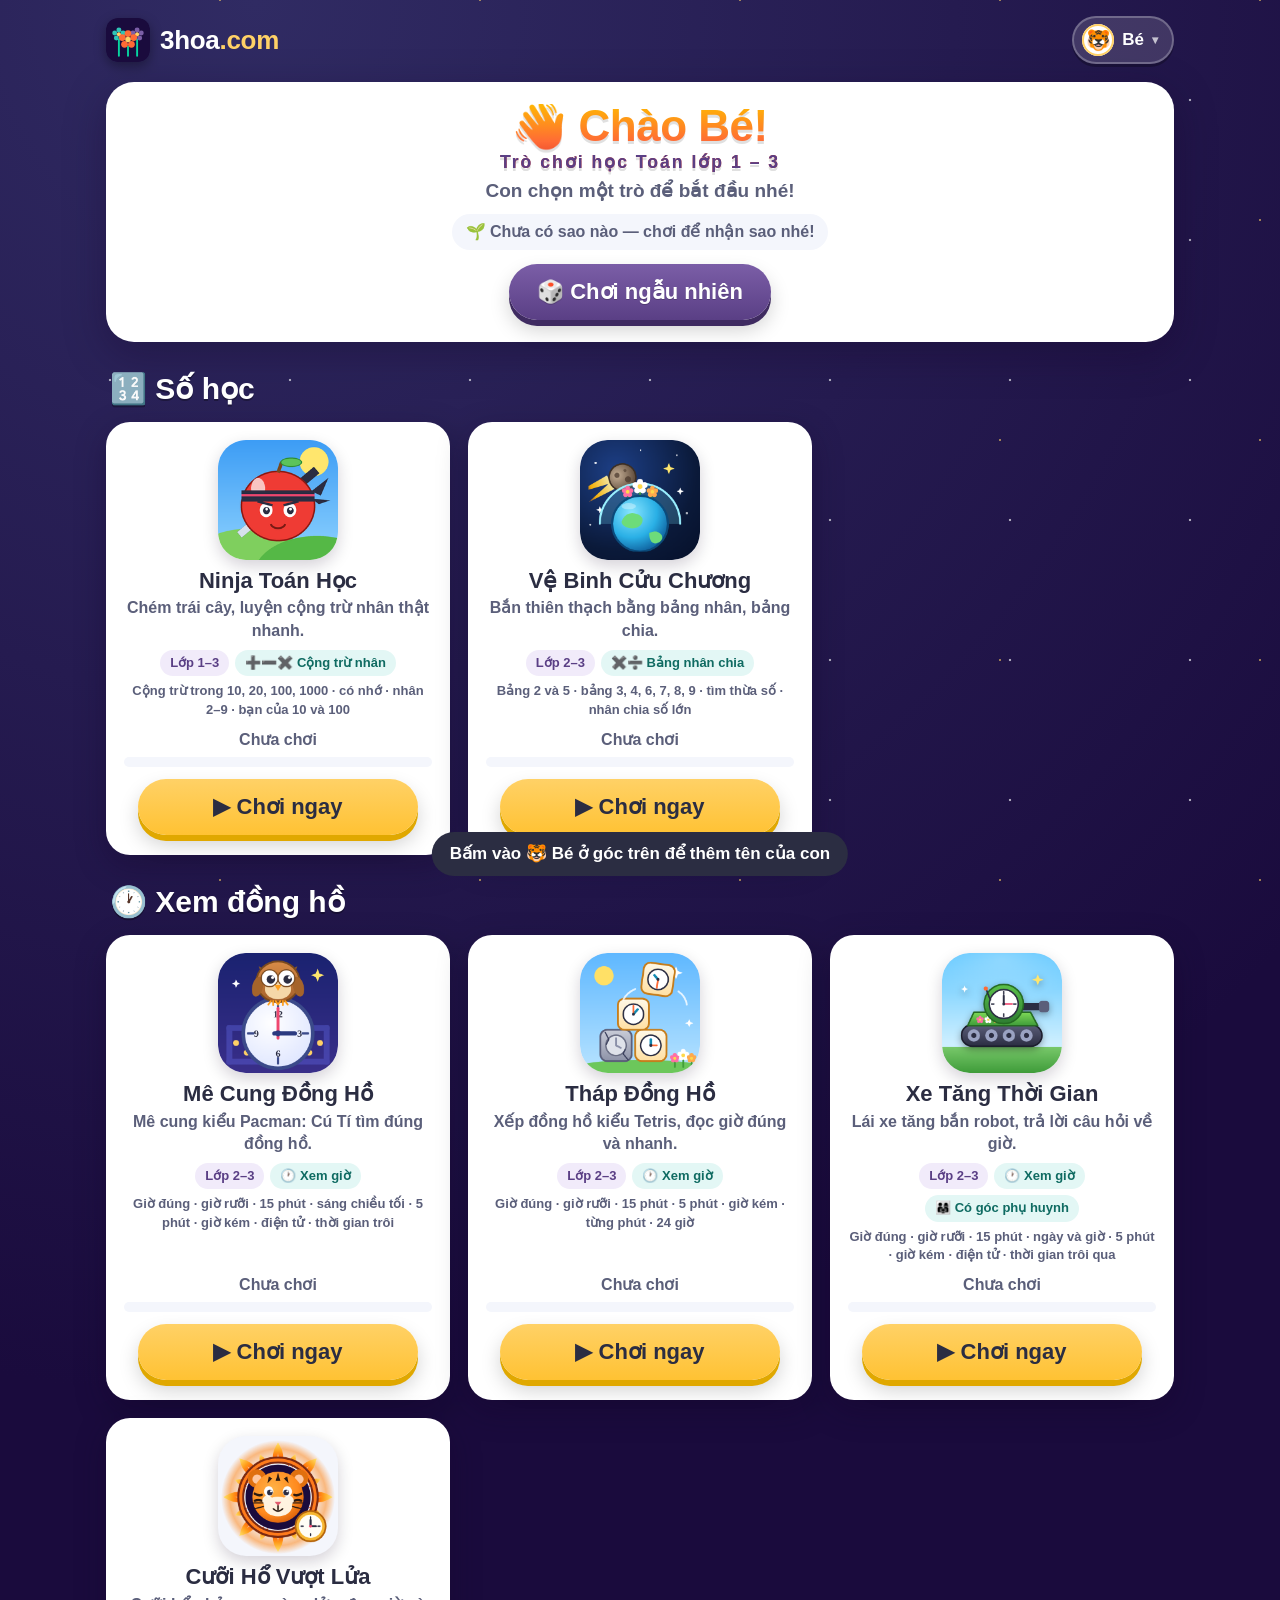
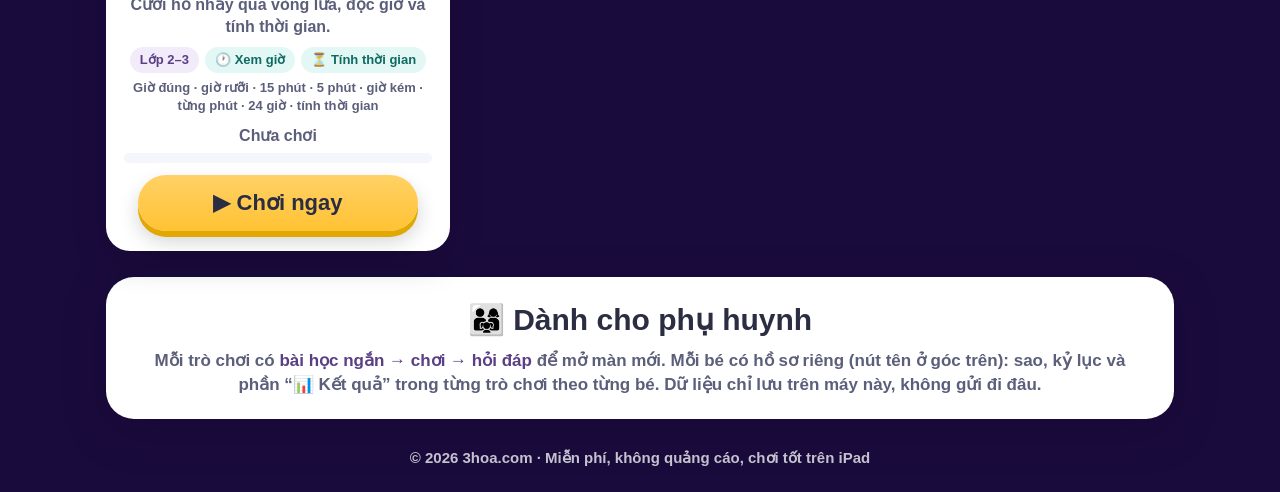
==== index.html @ 932b0306 "WIP: nâng cấp các game (hồ sơ người chơi, ôn lại thông minh, bảo mật, hiệu năng, kiểm thử) – bản tru" ====
<!DOCTYPE html>
<html lang="vi">
<head>
<meta charset="UTF-8">
<meta name="viewport" content="width=device-width, initial-scale=1, viewport-fit=cover">
<meta http-equiv="Content-Security-Policy" content="default-src 'self'; script-src 'self'; style-src 'self' 'unsafe-inline' https://fonts.googleapis.com; font-src 'self' https://fonts.gstatic.com data:; img-src 'self' data: blob:; connect-src 'self' https://fonts.googleapis.com https://fonts.gstatic.com; manifest-src 'self'; worker-src 'self'; media-src 'self' blob:; object-src 'none'; base-uri 'self'; form-action 'none'">
<meta name="referrer" content="no-referrer">
<title>3hoa.com – Trò chơi học Toán cho bé lớp 1 đến lớp 3</title>
<meta name="description" content="6 trò chơi học Toán miễn phí cho bé lớp 1–3: cộng trừ nhân chia, bảng cửu chương, xem đồng hồ và tính thời gian. Chơi tốt trên iPad.">
<link rel="canonical" href="https://3hoa.com/">
<meta name="theme-color" content="#1a0b3d">
<meta property="og:type" content="website">
<meta property="og:url" content="https://3hoa.com/">
<meta property="og:locale" content="vi_VN">
<meta property="og:site_name" content="3hoa.com">
<meta property="og:title" content="3hoa.com – Trò chơi học Toán cho bé lớp 1 đến lớp 3">
<meta property="og:description" content="6 trò chơi học Toán miễn phí cho bé lớp 1–3: cộng trừ nhân chia, bảng cửu chương, xem đồng hồ và tính thời gian. Chơi tốt trên iPad.">
<meta property="og:image" content="https://3hoa.com/images/og.jpg">
<meta property="og:image:type" content="image/jpeg">
<meta property="og:image:width" content="1200">
<meta property="og:image:height" content="630">
<meta property="og:image:alt" content="3hoa.com – sáu trò chơi học Toán cho bé lớp 1 đến lớp 3">
<meta name="twitter:card" content="summary_large_image">
<meta name="twitter:title" content="3hoa.com – Trò chơi học Toán cho bé lớp 1 đến lớp 3">
<meta name="twitter:description" content="6 trò chơi học Toán miễn phí cho bé lớp 1–3: cộng trừ nhân chia, bảng cửu chương, xem đồng hồ và tính thời gian. Chơi tốt trên iPad.">
<meta name="twitter:image" content="https://3hoa.com/images/og.jpg">
<link rel="preconnect" href="https://fonts.googleapis.com">
<link rel="preconnect" href="https://fonts.gstatic.com" crossorigin>
<link rel="stylesheet" href="https://fonts.googleapis.com/css2?family=Baloo+2:wght@600;700;800&display=swap">
<link rel="stylesheet" href="css/main.css">
<link rel="icon" type="image/svg+xml" href="images/favicon.svg">
<link rel="icon" type="image/png" sizes="32x32" href="images/favicon-32.png">
<link rel="apple-touch-icon" sizes="180x180" href="images/apple-touch-icon.png">
<link rel="manifest" href="manifest.json">
<meta name="apple-mobile-web-app-capable" content="yes">
<meta name="mobile-web-app-capable" content="yes">
<meta name="apple-mobile-web-app-title" content="3hoa">
<meta name="application-name" content="3hoa">
<meta name="apple-mobile-web-app-status-bar-style" content="black-translucent">
</head>
<body>
<a class="skip" href="#games">Bỏ qua, tới danh sách trò chơi</a>
<div class="wrap">
  <header class="top">
    <a class="brand" href="./" aria-label="3hoa.com – trang chủ">
      <img src="images/favicon.svg" width="44" height="44" alt="" decoding="async">
      <span>3hoa<b>.com</b></span>
    </a>
    <button type="button" class="player-chip" id="btn-player" aria-label="Đổi người chơi" aria-haspopup="dialog" aria-expanded="false">
      <span class="pl-avatar" aria-hidden="true">🐯</span><span class="pl-name">Bé</span><span class="pl-hint" aria-hidden="true">▾</span>
    </button>
  </header>

  <main>
    <section class="panel hero" aria-labelledby="hero-title">
      <h1 id="hero-title" class="title">👋 Chào <span id="hero-name">bé</span>!<small>Trò chơi học Toán lớp 1 – 3</small></h1>
      <p id="hero-sub" class="lead">Con chọn một trò để bắt đầu nhé!</p>
      <ul class="achv" id="achv" aria-label="Thành tích"></ul>
      <div class="btn-row">
        <a class="btn" id="hero-play" href="math-ninja/" hidden>▶ Chơi tiếp</a>
        <a class="btn purple" id="btn-random" href="math-ninja/">🎲 Chơi ngẫu nhiên</a>
      </div>
    </section>

    <div id="games" tabindex="-1">
      <section aria-labelledby="h-so">
        <h2 id="h-so">🔢 Số học</h2>
        <div class="game-grid">
          <article class="game-card" data-game="math-ninja" aria-labelledby="t-math-ninja">
            <img class="thumb" src="math-ninja/icons/icon-192.png" width="192" height="192" alt="" decoding="async">
            <div class="body">
              <h3 id="t-math-ninja">Ninja Toán Học</h3>
              <p class="tagline">Chém trái cây, luyện cộng trừ nhân thật nhanh.</p>
              <p class="tags"><span class="tag grade">Lớp 1–3</span><span class="tag">➕➖✖️ Cộng trừ nhân</span></p>
              <p class="topics">Cộng trừ trong 10, 20, 100, 1000 · có nhớ · nhân 2–9 · bạn của 10 và 100</p>
              <p class="progress empty" data-progress>Chưa chơi</p>
              <p class="best" data-best hidden></p>
              <div class="bar" aria-hidden="true"><span data-bar></span></div>
              <a class="btn" href="math-ninja/" aria-label="Chơi Ninja Toán Học">▶ Chơi ngay</a>
            </div>
          </article>
          <article class="game-card" data-game="cuu-chuong" aria-labelledby="t-cuu-chuong">
            <img class="thumb" src="cuu-chuong/icons/icon-192.png" width="192" height="192" alt="" decoding="async">
            <div class="body">
              <h3 id="t-cuu-chuong">Vệ Binh Cửu Chương</h3>
              <p class="tagline">Bắn thiên thạch bằng bảng nhân, bảng chia.</p>
              <p class="tags"><span class="tag grade">Lớp 2–3</span><span class="tag">✖️➗ Bảng nhân chia</span></p>
              <p class="topics">Bảng 2 và 5 · bảng 3, 4, 6, 7, 8, 9 · tìm thừa số · nhân chia số lớn</p>
              <p class="progress empty" data-progress>Chưa chơi</p>
              <p class="best" data-best hidden></p>
              <div class="bar" aria-hidden="true"><span data-bar></span></div>
              <a class="btn" href="cuu-chuong/" aria-label="Chơi Vệ Binh Cửu Chương">▶ Chơi ngay</a>
            </div>
          </article>
        </div>
      </section>

      <section aria-labelledby="h-gio">
        <h2 id="h-gio">🕐 Xem đồng hồ</h2>
        <div class="game-grid">
          <article class="game-card" data-game="me-cung-dong-ho" aria-labelledby="t-me-cung-dong-ho">
            <img class="thumb" src="me-cung-dong-ho/icons/icon-192.png" width="192" height="192" alt="" decoding="async" loading="lazy">
            <div class="body">
              <h3 id="t-me-cung-dong-ho">Mê Cung Đồng Hồ</h3>
              <p class="tagline">Mê cung kiểu Pacman: Cú Tí tìm đúng đồng hồ.</p>
              <p class="tags"><span class="tag grade">Lớp 2–3</span><span class="tag">🕐 Xem giờ</span></p>
              <p class="topics">Giờ đúng · giờ rưỡi · 15 phút · sáng chiều tối · 5 phút · giờ kém · điện tử · thời gian trôi</p>
              <p class="progress empty" data-progress>Chưa chơi</p>
              <p class="best" data-best hidden></p>
              <div class="bar" aria-hidden="true"><span data-bar></span></div>
              <a class="btn" href="me-cung-dong-ho/" aria-label="Chơi Mê Cung Đồng Hồ">▶ Chơi ngay</a>
            </div>
          </article>
          <article class="game-card" data-game="thap-dong-ho" aria-labelledby="t-thap-dong-ho">
            <img class="thumb" src="thap-dong-ho/icons/icon-192.png" width="192" height="192" alt="" decoding="async" loading="lazy">
            <div class="body">
              <h3 id="t-thap-dong-ho">Tháp Đồng Hồ</h3>
              <p class="tagline">Xếp đồng hồ kiểu Tetris, đọc giờ đúng và nhanh.</p>
              <p class="tags"><span class="tag grade">Lớp 2–3</span><span class="tag">🕐 Xem giờ</span></p>
              <p class="topics">Giờ đúng · giờ rưỡi · 15 phút · 5 phút · giờ kém · từng phút · 24 giờ</p>
              <p class="progress empty" data-progress>Chưa chơi</p>
              <p class="best" data-best hidden></p>
              <div class="bar" aria-hidden="true"><span data-bar></span></div>
              <a class="btn" href="thap-dong-ho/" aria-label="Chơi Tháp Đồng Hồ">▶ Chơi ngay</a>
            </div>
          </article>
          <article class="game-card" data-game="xe-tang-thoi-gian" aria-labelledby="t-xe-tang-thoi-gian">
            <img class="thumb" src="xe-tang-thoi-gian/icons/icon-192.png" width="192" height="192" alt="" decoding="async" loading="lazy">
            <div class="body">
              <h3 id="t-xe-tang-thoi-gian">Xe Tăng Thời Gian</h3>
              <p class="tagline">Lái xe tăng bắn robot, trả lời câu hỏi về giờ.</p>
              <p class="tags"><span class="tag grade">Lớp 2–3</span><span class="tag">🕐 Xem giờ</span><span class="tag">👨‍👩‍👧 Có góc phụ huynh</span></p>
              <p class="topics">Giờ đúng · giờ rưỡi · 15 phút · ngày và giờ · 5 phút · giờ kém · điện tử · thời gian trôi qua</p>
              <p class="progress empty" data-progress>Chưa chơi</p>
              <p class="best" data-best hidden></p>
              <div class="bar" aria-hidden="true"><span data-bar></span></div>
              <a class="btn" href="xe-tang-thoi-gian/" aria-label="Chơi Xe Tăng Thời Gian">▶ Chơi ngay</a>
            </div>
          </article>
          <article class="game-card" data-game="cuoi-ho" aria-labelledby="t-cuoi-ho">
            <img class="thumb" src="cuoi-ho/icons/icon-192.png" width="192" height="192" alt="" decoding="async" loading="lazy">
            <div class="body">
              <h3 id="t-cuoi-ho">Cưỡi Hổ Vượt Lửa</h3>
              <p class="tagline">Cưỡi hổ nhảy qua vòng lửa, đọc giờ và tính thời gian.</p>
              <p class="tags"><span class="tag grade">Lớp 2–3</span><span class="tag">🕐 Xem giờ</span><span class="tag">⏳ Tính thời gian</span></p>
              <p class="topics">Giờ đúng · giờ rưỡi · 15 phút · 5 phút · giờ kém · từng phút · 24 giờ · tính thời gian</p>
              <p class="progress empty" data-progress>Chưa chơi</p>
              <p class="best" data-best hidden></p>
              <div class="bar" aria-hidden="true"><span data-bar></span></div>
              <a class="btn" href="cuoi-ho/" aria-label="Chơi Cưỡi Hổ Vượt Lửa">▶ Chơi ngay</a>
            </div>
          </article>
        </div>
      </section>

      <section class="panel parents" aria-labelledby="h-ph">
        <h2 id="h-ph">👨‍👩‍👧 Dành cho phụ huynh</h2>
        <p>Mỗi trò chơi có <b>bài học ngắn → chơi → hỏi đáp</b> để mở màn mới. Mỗi bé có hồ sơ riêng (nút tên ở góc trên): sao, kỷ lục và phần “📊 Kết quả” trong từng trò chơi theo từng bé. Dữ liệu chỉ lưu trên máy này, không gửi đi đâu.</p>
      </section>
    </div>
  </main>

  <footer><p>© 2026 3hoa.com · Miễn phí, không quảng cáo, chơi tốt trên iPad</p></footer>
</div>

<!-- ================= NGƯỜI CHƠI (hộp thoại) ================= -->
<div id="players" class="screen dim" role="dialog" aria-modal="true" aria-labelledby="players-title" hidden>
  <div class="panel">
    <div class="screen-head">
      <button type="button" class="btn ghost small" id="btn-players-back">← Quay lại</button>
      <h2 id="players-title">👋 Ai đang chơi?</h2>
      <span></span>
    </div>
    <div class="player-list" id="player-list"></div>
    <div class="btn-row">
      <button type="button" class="btn small" id="btn-player-add">＋ Thêm bạn mới</button>
      <button type="button" class="btn ghost small" id="btn-player-rename">✏️ Đổi tên</button>
      <button type="button" class="btn ghost small" id="btn-player-avatar">🎭 Đổi hình</button>
      <button type="button" class="btn ghost small" id="btn-player-remove">🗑 Xóa</button>
    </div>
    <form class="player-form" id="player-form" hidden autocomplete="off">
      <label for="player-name" class="sr-only">Tên của con</label>
      <input id="player-name" maxlength="16" placeholder="Tên của con" autocomplete="off" autocapitalize="words" enterkeyhint="done">
      <div class="avatar-grid" id="player-avatars"></div>
      <div class="btn-row">
        <button type="submit" class="btn small green" id="btn-player-save">💾 Lưu</button>
        <button type="button" class="btn ghost small" id="btn-player-cancel">Hủy</button>
      </div>
    </form>
    <p class="note">Xóa một bạn chỉ xóa tên trên trang này; tiến trình trong từng trò chơi của bạn đó vẫn còn cho tới khi phụ huynh xóa trong trò chơi.</p>
  </div>
</div>

<!-- ================= CỔNG PHỤ HUYNH ================= -->
<div id="parent-gate" class="screen dim" role="dialog" aria-modal="true" aria-labelledby="parent-gate-title" hidden>
  <div class="panel">
    <h2 id="parent-gate-title">👨‍👩‍👧 Dành cho phụ huynh</h2>
    <p id="parent-gate-q">Để tiếp tục, hãy trả lời: 7 × 8 = ?</p>
    <form id="parent-gate-form" class="gate-form" autocomplete="off">
      <input id="parent-gate-input" inputmode="numeric" pattern="[0-9]*" maxlength="3" aria-label="Đáp án" autocomplete="off">
      <div class="btn-row">
        <button type="submit" class="btn small green">Xác nhận</button>
        <button type="button" class="btn ghost small" id="btn-parent-gate-cancel">Hủy</button>
      </div>
    </form>
  </div>
</div>

<div id="toast" role="status" aria-live="polite"></div>

<script src="js/profile.js"></script>
<script src="js/hub.js"></script>
</body>
</html>
---- css/main.css ----
/* ============================================================
   3hoa.com – trang chủ (main.css)
   Cùng ngôn ngữ hình ảnh với các game: Baloo 2, bảng màu rực rỡ, bảng trắng bo góc trên nền đêm,
   nút tròn có bóng 3D; tối ưu cảm ứng (mọi mục tiêu chạm ≥ 44px), 390px → 1400px
   ============================================================ */
:root {
  --font: "Baloo 2", "Arial Rounded MT Bold", "Segoe UI", "Helvetica Neue", Arial, sans-serif;
  --orange: #ff6b35;
  --orange-dark: #d84f1d;
  --orange-ink: #b5400f;   /* cam đủ đậm cho chữ nhỏ trên nền trắng (≥ 4.5:1) */
  --teal: #2ec4b6;
  --teal-dark: #1e9a8e;
  --teal-ink: #0f6b62;
  --yellow: #ffd166;
  --yellow-dark: #e0a800;
  --purple: #7b5ea7;
  --purple-dark: #5a3f85;
  --green: #06d6a0;
  --green-dark: #04a67c;
  --red: #ef476f;
  --blue: #118ab2;
  --blue-dark: #0c6a8a;
  --night: #1a0b3d;
  --ink: #2b2d42;
  --ink-soft: #5b5f7a;
  --paper: #ffffff;
  --paper-soft: #f4f6fc;
  --shadow: 0 12px 40px rgba(20, 5, 40, 0.35);
  --sat: env(safe-area-inset-top, 0px);
  --sab: env(safe-area-inset-bottom, 0px);
  /* biến của khối hồ sơ người chơi (profile.css) */
  --pl-accent: var(--purple);
  --pl-ink: var(--ink);
  --pl-paper: var(--paper);
  --pl-soft: var(--paper-soft);
}

* { box-sizing: border-box; }
[hidden] { display: none !important; }

/* Nền đêm: vẽ trên html (không dùng background-attachment: fixed – iOS không hỗ trợ, desktop vẽ lại khi cuộn) */
html { min-height: 100%; background: radial-gradient(circle at 20% 0%, #302b63 0%, var(--night) 60%); }
body {
  margin: 0;
  font-family: var(--font);
  color: var(--ink);
  line-height: 1.4;
  background: transparent;
  -webkit-text-size-adjust: 100%;
  -webkit-tap-highlight-color: transparent;
}
body.modal-open { overflow: hidden; }
/* sao nhỏ, rẻ, cố định */
body::before {
  content: '';
  position: fixed;
  inset: 0;
  z-index: -1;
  pointer-events: none;
  opacity: 0.7;
  background-image:
    radial-gradient(circle, rgba(255, 255, 255, 0.9) 0 1.2px, transparent 1.6px),
    radial-gradient(circle, rgba(255, 209, 102, 0.8) 0 1px, transparent 1.4px);
  background-size: 180px 140px, 260px 220px;
  background-position: 20px 30px, 90px 110px;
}

.wrap { max-width: 1100px; margin: 0 auto; padding: calc(12px + var(--sat)) 16px calc(24px + var(--sab)); }
.skip {
  position: absolute; left: -999px; top: 8px; z-index: 40;
  display: inline-flex; align-items: center; min-height: 44px;   /* mục tiêu chạm ≥ 44px khi hiện ra lúc focus */
  background: var(--yellow); color: var(--ink); padding: 10px 16px; border-radius: 999px;
  font-weight: 800; text-decoration: none;
}
.skip:focus { left: 16px; }
.sr-only { position: absolute; width: 1px; height: 1px; overflow: hidden; clip: rect(0 0 0 0); white-space: nowrap; }

/* ---------- Đầu trang ---------- */
.top {
  display: flex; align-items: center; justify-content: space-between; gap: 12px; flex-wrap: wrap;
  min-height: 56px; margin-bottom: 14px;
}
.brand {
  display: inline-flex; align-items: center; gap: 10px; min-height: 44px;
  color: #fff; text-decoration: none; font-weight: 800; font-size: 26px; letter-spacing: -0.3px;
}
.brand img { width: 44px; height: 44px; border-radius: 12px; box-shadow: 0 4px 12px rgba(0, 0, 0, 0.35); }
.brand b { color: var(--yellow); }

/* ---------- Hồ sơ người chơi: chip, danh sách, biểu mẫu (theo profile.css dùng chung) ---------- */
.player-chip {
  display: inline-flex; align-items: center; gap: 8px;
  min-height: 44px; max-width: 240px;
  padding: 6px 14px 6px 8px;
  border: 2px solid rgba(255, 255, 255, 0.25);
  border-radius: 999px;
  background: rgba(255, 255, 255, 0.14);
  color: #fff;
  font: inherit; font-weight: 800; font-size: 17px;
  cursor: pointer; touch-action: manipulation;
  box-shadow: 0 3px 0 rgba(0, 0, 0, 0.25);
  transition: transform 0.12s ease, box-shadow 0.12s ease;
}
.player-chip:active { transform: translateY(2px); box-shadow: 0 1px 0 rgba(0, 0, 0, 0.25); }
.player-chip .pl-avatar {
  width: 32px; height: 32px; flex-shrink: 0;
  display: inline-grid; place-items: center;
  border-radius: 50%;
  background: var(--paper);
  font-size: 20px; line-height: 1;
  box-shadow: inset 0 0 0 2px var(--yellow);
}
.player-chip .pl-name { overflow: hidden; text-overflow: ellipsis; white-space: nowrap; }
.player-chip .pl-hint { font-size: 12px; font-weight: 700; opacity: 0.7; }

.player-list {
  display: grid;
  grid-template-columns: repeat(auto-fill, minmax(150px, 1fr));
  gap: 10px;
  margin: 12px 0;
}
.player-item {
  display: flex; align-items: center; gap: 10px;
  min-height: 56px;
  padding: 8px 12px;
  border: 3px solid transparent;
  border-radius: 16px;
  background: var(--pl-soft);
  color: var(--pl-ink);
  font: inherit; font-weight: 800; font-size: 17px; text-align: left;
  cursor: pointer; touch-action: manipulation;
}
.player-item .pl-avatar { font-size: 26px; line-height: 1; }
.player-item .pl-name { flex: 1; overflow: hidden; text-overflow: ellipsis; white-space: nowrap; }
.player-item .pl-sub { font-size: 13px; font-weight: 700; opacity: 0.7; display: block; }
.player-item.active { border-color: var(--pl-accent); background: var(--pl-paper); box-shadow: 0 6px 18px rgba(0, 0, 0, 0.12); }
.player-item.active::after { content: '✓'; color: var(--pl-accent); font-size: 20px; }

.player-form { display: grid; gap: 10px; margin: 10px 0; }
.player-form input, .gate-form input {
  width: 100%;
  min-height: 48px;
  padding: 8px 14px;
  border: 3px solid rgba(0, 0, 0, 0.12);
  border-radius: 14px;
  font: inherit; font-size: 19px; font-weight: 700;
  color: var(--pl-ink);
  background: var(--pl-paper);
}
.player-form input:focus, .gate-form input:focus { outline: none; border-color: var(--pl-accent); }
.avatar-grid { display: grid; grid-template-columns: repeat(auto-fill, minmax(48px, 1fr)); gap: 6px; }
.avatar-grid .avatar {
  min-height: 48px;
  border: 3px solid transparent; border-radius: 14px;
  background: var(--pl-soft);
  font-size: 26px; line-height: 1;
  cursor: pointer; touch-action: manipulation;
}
.avatar-grid .avatar[aria-pressed="true"] { border-color: var(--pl-accent); background: var(--pl-paper); }
.gate-form { display: grid; gap: 10px; justify-items: center; margin-top: 10px; }
.gate-form input { max-width: 160px; text-align: center; font-size: 26px; }

/* ---------- Bảng trắng, lời chào, chữ ---------- */
.panel {
  background: var(--paper);
  border-radius: 28px;
  padding: 22px 26px;
  box-shadow: var(--shadow);
  text-align: center;
}
.hero { margin-bottom: 22px; }
.title {
  font-size: clamp(28px, 5vw, 44px);
  font-weight: 800;
  line-height: 1;
  margin: 0 0 6px;
  background: linear-gradient(180deg, #ffb703 0%, #ff6b35 55%, #d62828 100%);
  -webkit-background-clip: text;
  background-clip: text;
  color: transparent;
  filter: drop-shadow(0 3px 0 rgba(0, 0, 0, 0.12));
  letter-spacing: -0.5px;
}
.title small {
  display: block;
  font-size: 0.4em;
  letter-spacing: 2px;
  margin-top: 6px;
  color: var(--purple-dark);
  -webkit-text-fill-color: var(--purple-dark);
  background: none;
}
.lead { margin: 6px 0 10px; font-size: 19px; font-weight: 600; color: var(--ink-soft); }
.achv { list-style: none; display: flex; flex-wrap: wrap; justify-content: center; gap: 8px; padding: 0; margin: 0 0 14px; }
.achv li {
  display: inline-flex; align-items: center; gap: 6px;
  min-height: 36px; padding: 6px 14px;
  border-radius: 999px;
  background: #fff4d6; color: #7a4a00;
  font-weight: 800; font-size: 16px;
}
/* huy hiệu: mực trên vàng (≈ 7.5:1 trên #ffb300) – không dùng chữ trắng trên cam cho chữ ≤ 20px */
.achv li.badge { background: linear-gradient(90deg, var(--yellow), #ffb300); color: var(--ink); text-shadow: none; }
.achv li.empty { background: var(--paper-soft); color: var(--ink-soft); }
.btn-row { display: flex; flex-wrap: wrap; justify-content: center; gap: 10px; }
.btn-row.mt { margin-top: 14px; }
#games:focus { outline: none; }
h2 {
  color: #fff;
  font-size: clamp(22px, 3.5vw, 30px);
  font-weight: 800;
  margin: 26px 4px 12px;
  text-shadow: 0 2px 0 rgba(0, 0, 0, 0.3);
}
.parents { margin-top: 26px; }
.parents h2 { color: var(--ink); text-shadow: none; margin: 0 0 8px; }
.parents p { color: var(--ink-soft); font-weight: 600; font-size: 17px; margin: 0; }
.parents b { color: var(--purple-dark); }
footer p { color: rgba(255, 255, 255, 0.75); font-weight: 600; text-align: center; margin: 28px 0 0; font-size: 15px; }

/* ---------- Nút tròn có bóng 3D (độ tương phản an toàn: mực trên vàng, trắng trên tím đậm) ---------- */
.btn {
  font-family: var(--font);
  font-weight: 800;
  font-size: 22px;
  line-height: 1;
  border: 0;
  border-radius: 999px;
  padding: 14px 28px;
  min-height: 56px;
  color: var(--ink);
  background: linear-gradient(180deg, var(--yellow) 0%, #ffc233 100%);
  box-shadow: 0 6px 0 var(--yellow-dark), 0 10px 20px rgba(0, 0, 0, 0.18);
  cursor: pointer;
  text-decoration: none;
  display: inline-flex; align-items: center; justify-content: center; gap: 8px;
  touch-action: manipulation;
  transition: transform 0.08s ease, box-shadow 0.08s ease;
}
.btn:active { transform: translateY(4px); box-shadow: 0 2px 0 var(--yellow-dark), 0 4px 10px rgba(0, 0, 0, 0.18); }
.btn.purple { color: #fff; background: linear-gradient(180deg, var(--purple) 0%, var(--purple-dark) 100%); box-shadow: 0 6px 0 #3f2b61, 0 10px 20px rgba(0, 0, 0, 0.18); text-shadow: 0 1px 0 rgba(0, 0, 0, 0.2); }
.btn.purple:active { box-shadow: 0 2px 0 #3f2b61, 0 4px 10px rgba(0, 0, 0, 0.18); }
.btn.green { background: linear-gradient(180deg, var(--green), #3ee8b8); box-shadow: 0 6px 0 var(--green-dark), 0 10px 20px rgba(0, 0, 0, 0.18); }
.btn.green:active { box-shadow: 0 2px 0 var(--green-dark), 0 4px 10px rgba(0, 0, 0, 0.18); }
.btn.ghost { background: #f1f3fa; color: var(--ink); box-shadow: 0 6px 0 #cfd4e6, 0 8px 16px rgba(0, 0, 0, 0.08); }
.btn.ghost:active { box-shadow: 0 2px 0 #cfd4e6; }
.btn.small { font-size: 17px; min-height: 46px; padding: 10px 18px; }
.btn[disabled], button[disabled] { opacity: 0.45; cursor: default; pointer-events: none; }

/* ---------- Thẻ trò chơi ---------- */
.game-grid { display: grid; grid-template-columns: repeat(auto-fill, minmax(min(100%, 300px), 1fr)); gap: 18px; }
.game-card {
  background: var(--paper);
  border-radius: 24px;
  box-shadow: 0 10px 30px rgba(20, 5, 40, 0.35);
  padding: 18px 18px 20px;
  display: flex; flex-direction: column; align-items: center;
  text-align: center;
  transition: transform 0.2s ease, box-shadow 0.2s ease;
}
.game-card .thumb {
  width: 120px; height: 120px; aspect-ratio: 1 / 1;
  border-radius: 28px;
  margin-bottom: 8px;
  background: var(--paper-soft);
  box-shadow: 0 6px 16px rgba(20, 5, 40, 0.18);
}
/* thẻ đã có tiến trình của bé đang chơi: viền vàng quanh hình */
.game-card.played .thumb { box-shadow: 0 0 0 4px var(--yellow), 0 6px 16px rgba(20, 5, 40, 0.18); }
.game-card .body { display: flex; flex-direction: column; align-items: center; flex: 1; width: 100%; }
.game-card h3 { margin: 0 0 4px; font-size: 22px; font-weight: 800; color: var(--ink); line-height: 1.15; }
.tagline { margin: 0 0 8px; font-size: 16px; font-weight: 600; color: var(--ink-soft); }
.tags { display: flex; flex-wrap: wrap; justify-content: center; gap: 6px; margin: 0 0 6px; }
.tag { background: #e3f7f5; color: var(--teal-ink); border-radius: 999px; padding: 4px 10px; font-size: 13px; font-weight: 800; white-space: nowrap; }
.tag.grade { background: #f1ebfa; color: var(--purple-dark); }
.topics { margin: 0 0 10px; font-size: 13px; font-weight: 600; color: var(--ink-soft); }
.progress { margin: auto 0 2px; font-size: 16px; font-weight: 800; color: var(--orange-ink); min-height: 22px; }   /* ≈ 5.7:1 trên trắng */
.progress.empty { color: var(--ink-soft); font-weight: 700; }
.best { margin: 0 0 6px; font-size: 14px; font-weight: 700; color: var(--ink-soft); }
.bar { width: 100%; height: 10px; border-radius: 999px; background: var(--paper-soft); overflow: hidden; margin: 4px 0 12px; }
.bar span { display: block; height: 100%; width: 0; border-radius: 999px; background: linear-gradient(90deg, var(--green), var(--teal)); transition: width 0.4s ease; }
.game-card .btn { width: 100%; max-width: 280px; }
@media (hover: hover) {
  .game-card:hover { transform: translateY(-4px); box-shadow: 0 18px 36px rgba(20, 5, 40, 0.45); }
  .btn:hover { filter: brightness(1.04); }
}

/* ---------- Hộp thoại (người chơi, cổng phụ huynh), thông báo ---------- */
.screen {
  position: fixed; inset: 0; z-index: 20;
  display: flex; align-items: center; justify-content: center;
  padding: 16px;
}
.screen.dim { background: rgba(15, 5, 35, 0.65); }
.screen .panel {
  max-width: 620px; width: 100%; max-height: 100%;
  overflow-y: auto; -webkit-overflow-scrolling: touch;
  animation: pop 0.18s ease-out;
}
@keyframes pop { from { transform: scale(0.94); opacity: 0; } to { transform: none; opacity: 1; } }
.screen-head { display: grid; grid-template-columns: auto 1fr auto; align-items: center; gap: 8px; margin-bottom: 8px; }
.screen-head h2 { color: var(--ink); text-shadow: none; margin: 0; font-size: 26px; }
.screen h2 { color: var(--ink); text-shadow: none; margin: 0 0 8px; }
.screen p { color: var(--ink-soft); font-weight: 600; font-size: 18px; margin: 6px 0; }
/* .screen .note thắng .screen p (0,2,0 > 0,1,1) để ghi chú trong hộp thoại thật sự nhỏ */
.note, .screen .note { font-size: 14px; color: var(--ink-soft); font-weight: 600; margin: 12px 0 0; line-height: 1.35; }
#toast {
  position: fixed; left: 50%; bottom: calc(24px + var(--sab)); z-index: 30;
  transform: translateX(-50%) translateY(20px);
  max-width: 90%; text-align: center;
  background: var(--ink); color: #fff;
  padding: 10px 18px; border-radius: 999px; font-weight: 800; font-size: 17px;
  opacity: 0; pointer-events: none;
  transition: opacity 0.2s, transform 0.2s;
}
#toast.show { opacity: 1; transform: translateX(-50%); }

/* ---------- Bàn phím & chuyển động ---------- */
:focus-visible { outline: 4px solid var(--yellow); outline-offset: 3px; border-radius: 12px; }
.panel :focus-visible, .game-card :focus-visible { outline-color: var(--blue); }
.btn:focus-visible, .player-chip:focus-visible, .player-item:focus-visible, .avatar:focus-visible, .brand:focus-visible { border-radius: inherit; }
@media (prefers-reduced-motion: reduce) {
  *, *::before, *::after { animation: none !important; transition: none !important; }
}

/* ---------- Đáp ứng ---------- */
@media (max-width: 600px) {
  .wrap { padding-left: 12px; padding-right: 12px; }
  .panel { padding: 18px 16px; border-radius: 22px; }
  h2 { font-size: 22px; margin: 20px 4px 10px; }
  .lead { font-size: 17px; }
  .btn { font-size: 19px; padding: 12px 22px; }
  .screen { padding: 10px; }
  .screen-head h2 { font-size: 21px; }
  .player-list { grid-template-columns: repeat(auto-fill, minmax(130px, 1fr)); }
}
@media (max-width: 480px) {
  .brand { font-size: 22px; }
  .game-grid { gap: 14px; }
  .game-card {
    display: grid; grid-template-columns: 96px 1fr; column-gap: 12px;
    align-items: start; text-align: left; padding: 14px;
  }
  .game-card .thumb { width: 96px; height: 96px; border-radius: 22px; grid-row: 1 / span 2; margin: 0; }
  .game-card .body { align-items: flex-start; }
  .game-card h3 { font-size: 20px; }
  .tags, .btn-row { justify-content: flex-start; }
  .topics { display: none; }
  .bar { margin: 4px 0 10px; }
  .game-card .btn { max-width: none; min-height: 50px; padding: 10px 20px; }
  .hero .btn-row { justify-content: center; }
}
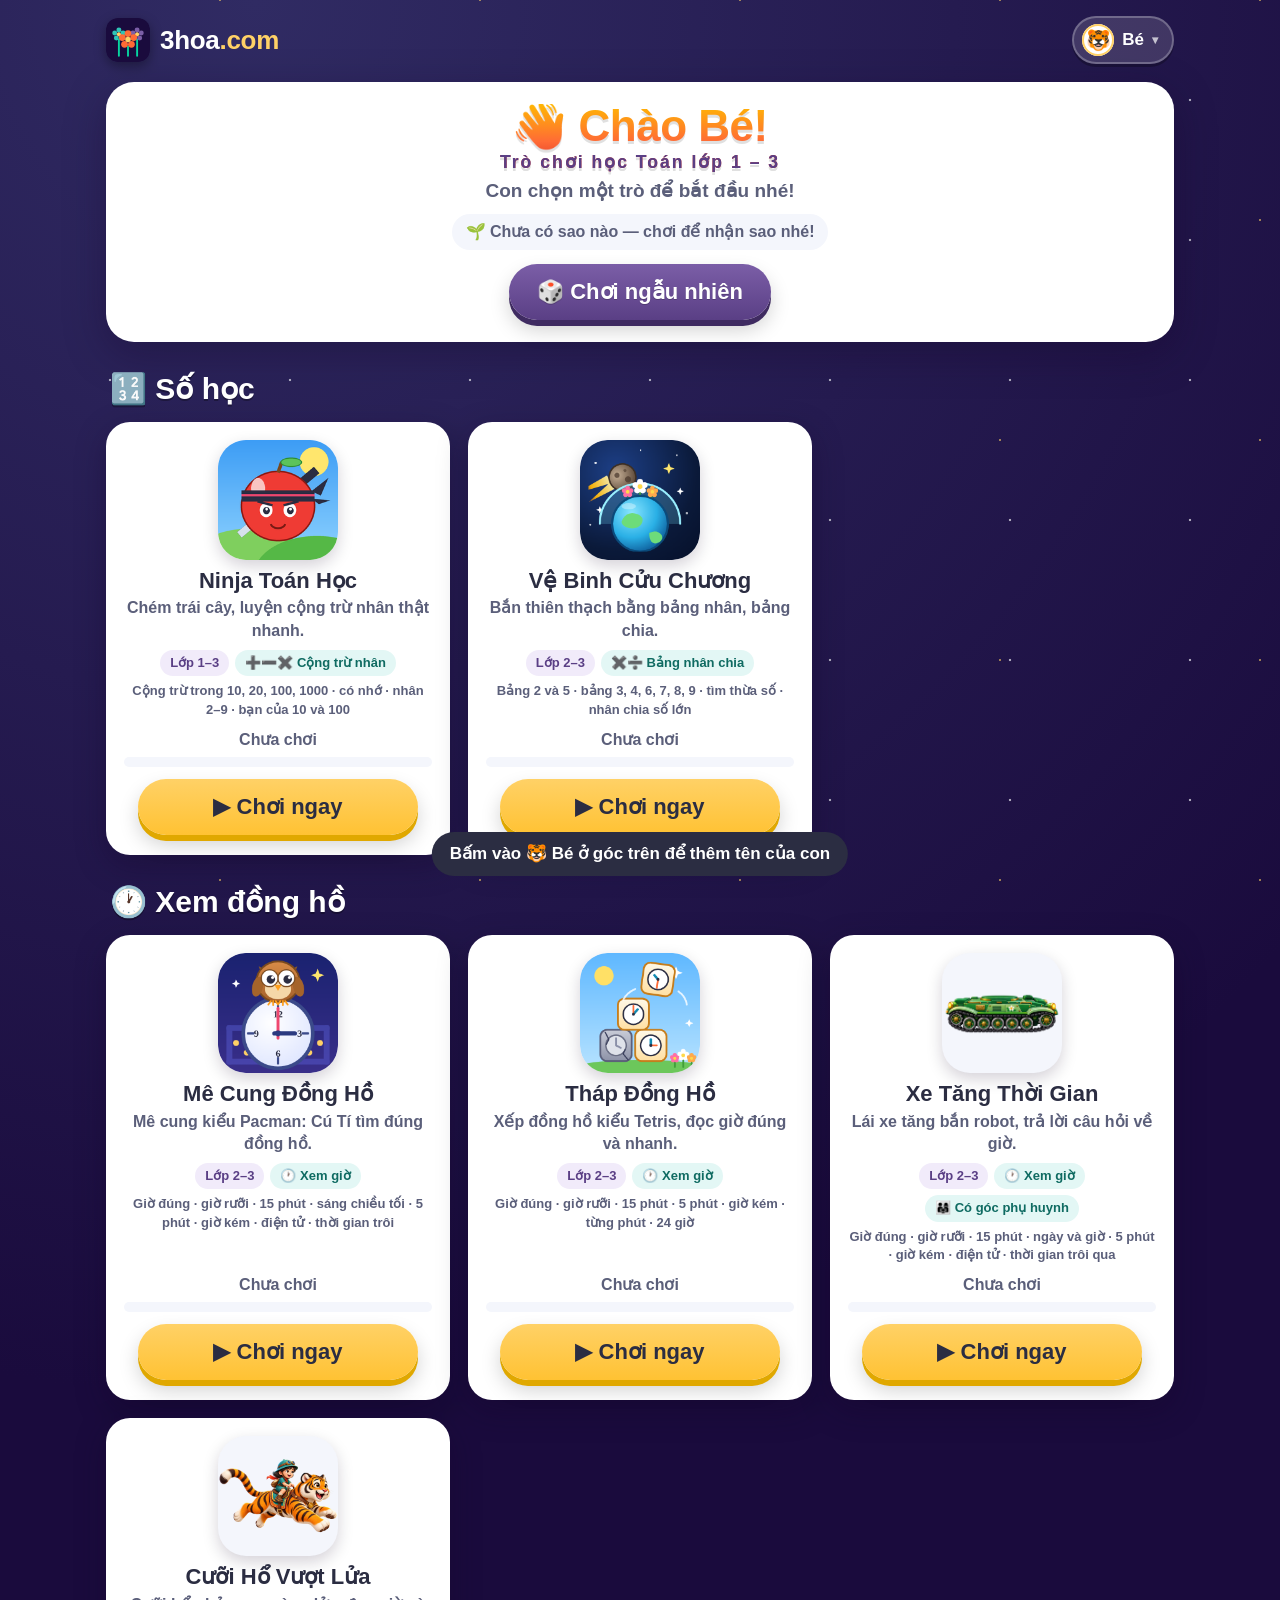
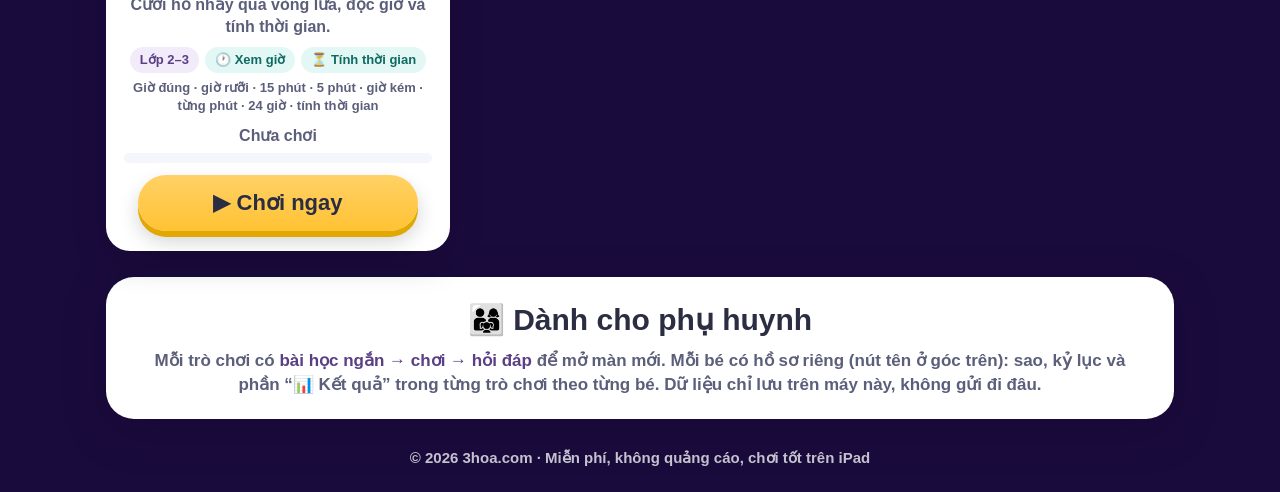
==== commit 886a8c07: "Improve game navigation, maze playability and character artwork" ====
--- a/index.html
+++ b/index.html
@@ -125,7 +125,7 @@
             </div>
           </article>
           <article class="game-card" data-game="xe-tang-thoi-gian" aria-labelledby="t-xe-tang-thoi-gian">
-            <img class="thumb" src="xe-tang-thoi-gian/icons/icon-192.png" width="192" height="192" alt="" decoding="async" loading="lazy">
+            <img class="thumb" src="xe-tang-thoi-gian/assets/tank-body.png" width="192" height="192" alt="" decoding="async" loading="lazy">
             <div class="body">
               <h3 id="t-xe-tang-thoi-gian">Xe Tăng Thời Gian</h3>
               <p class="tagline">Lái xe tăng bắn robot, trả lời câu hỏi về giờ.</p>
@@ -138,7 +138,7 @@
             </div>
           </article>
           <article class="game-card" data-game="cuoi-ho" aria-labelledby="t-cuoi-ho">
-            <img class="thumb" src="cuoi-ho/icons/icon-192.png" width="192" height="192" alt="" decoding="async" loading="lazy">
+            <img class="thumb" src="cuoi-ho/assets/tiger-rider.png" width="192" height="192" alt="" decoding="async" loading="lazy">
             <div class="body">
               <h3 id="t-cuoi-ho">Cưỡi Hổ Vượt Lửa</h3>
               <p class="tagline">Cưỡi hổ nhảy qua vòng lửa, đọc giờ và tính thời gian.</p>
--- a/css/main.css
+++ b/css/main.css
@@ -259,6 +259,7 @@
   transition: transform 0.2s ease, box-shadow 0.2s ease;
 }
 .game-card .thumb {
+  object-fit: contain;
   width: 120px; height: 120px; aspect-ratio: 1 / 1;
   border-radius: 28px;
   margin-bottom: 8px;
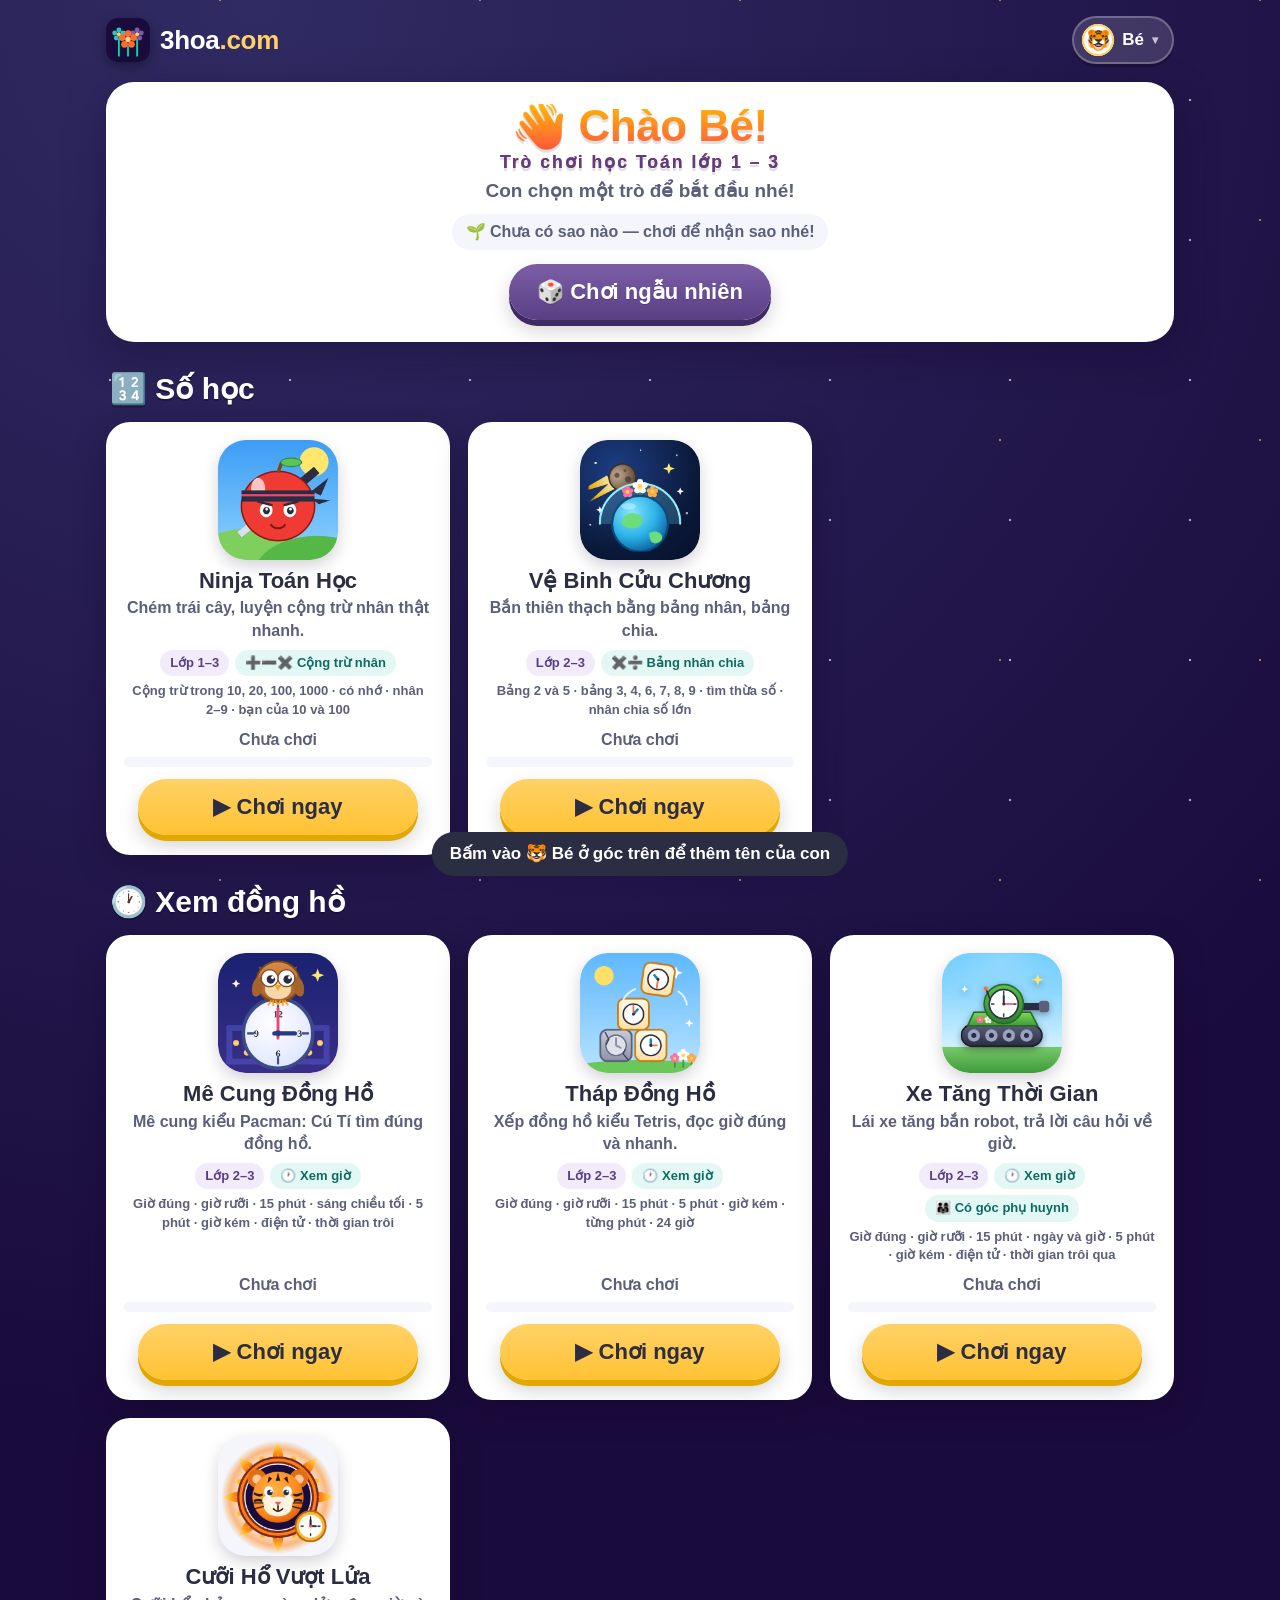
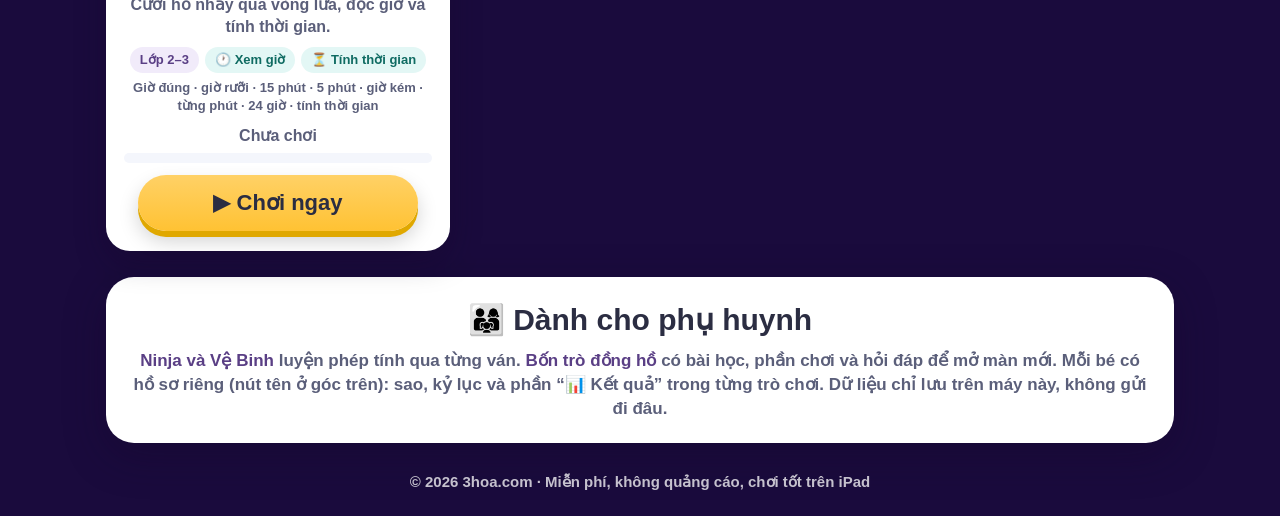
==== commit 008c6777: "Fix shared home navigation and release input after pause" ====
--- a/index.html
+++ b/index.html
@@ -125,7 +125,7 @@
             </div>
           </article>
           <article class="game-card" data-game="xe-tang-thoi-gian" aria-labelledby="t-xe-tang-thoi-gian">
-            <img class="thumb" src="xe-tang-thoi-gian/assets/tank-body.png" width="192" height="192" alt="" decoding="async" loading="lazy">
+            <img class="thumb" src="xe-tang-thoi-gian/icons/icon-192.png" width="192" height="192" alt="" decoding="async" loading="lazy">
             <div class="body">
               <h3 id="t-xe-tang-thoi-gian">Xe Tăng Thời Gian</h3>
               <p class="tagline">Lái xe tăng bắn robot, trả lời câu hỏi về giờ.</p>
@@ -138,7 +138,7 @@
             </div>
           </article>
           <article class="game-card" data-game="cuoi-ho" aria-labelledby="t-cuoi-ho">
-            <img class="thumb" src="cuoi-ho/assets/tiger-rider.png" width="192" height="192" alt="" decoding="async" loading="lazy">
+            <img class="thumb" src="cuoi-ho/icons/icon-192.png" width="192" height="192" alt="" decoding="async" loading="lazy">
             <div class="body">
               <h3 id="t-cuoi-ho">Cưỡi Hổ Vượt Lửa</h3>
               <p class="tagline">Cưỡi hổ nhảy qua vòng lửa, đọc giờ và tính thời gian.</p>
@@ -155,7 +155,7 @@
 
       <section class="panel parents" aria-labelledby="h-ph">
         <h2 id="h-ph">👨‍👩‍👧 Dành cho phụ huynh</h2>
-        <p>Mỗi trò chơi có <b>bài học ngắn → chơi → hỏi đáp</b> để mở màn mới. Mỗi bé có hồ sơ riêng (nút tên ở góc trên): sao, kỷ lục và phần “📊 Kết quả” trong từng trò chơi theo từng bé. Dữ liệu chỉ lưu trên máy này, không gửi đi đâu.</p>
+        <p><b>Ninja và Vệ Binh</b> luyện phép tính qua từng ván. <b>Bốn trò đồng hồ</b> có bài học, phần chơi và hỏi đáp để mở màn mới. Mỗi bé có hồ sơ riêng (nút tên ở góc trên): sao, kỷ lục và phần “📊 Kết quả” trong từng trò chơi. Dữ liệu chỉ lưu trên máy này, không gửi đi đâu.</p>
       </section>
     </div>
   </main>
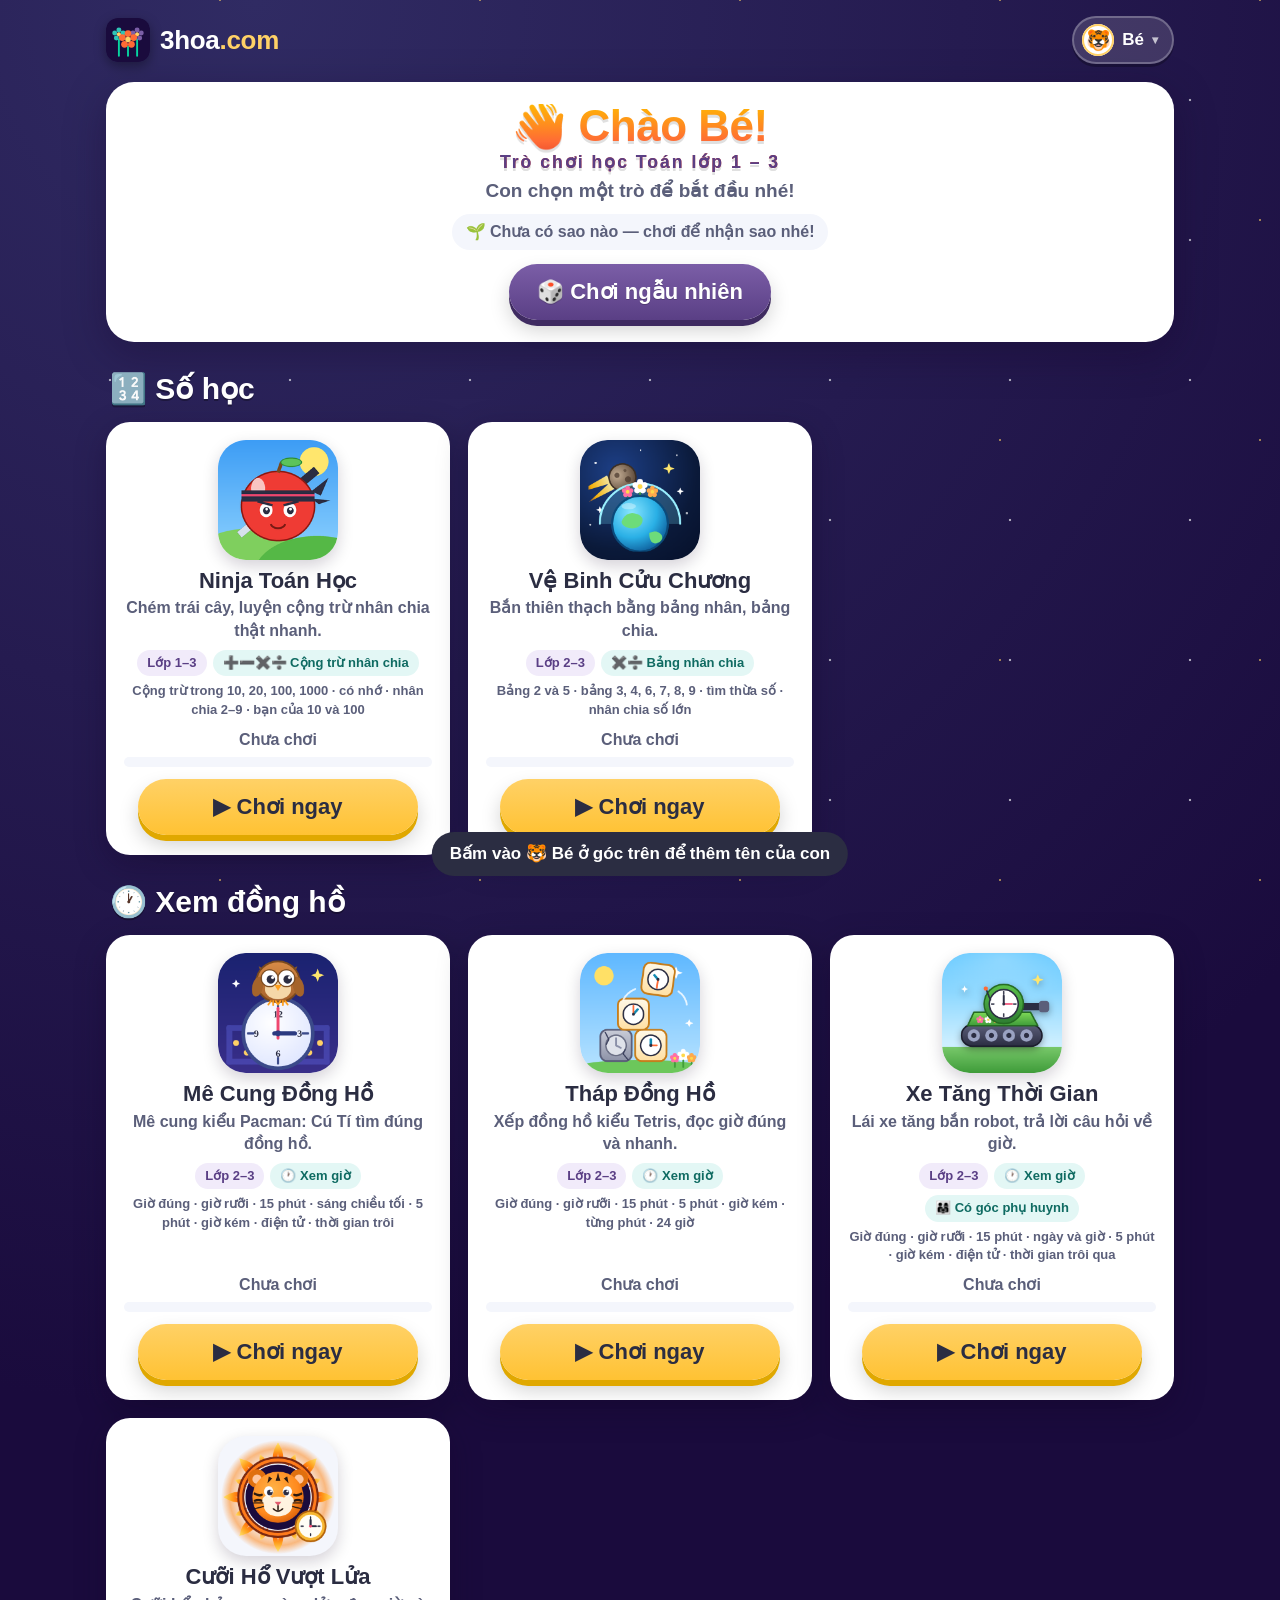
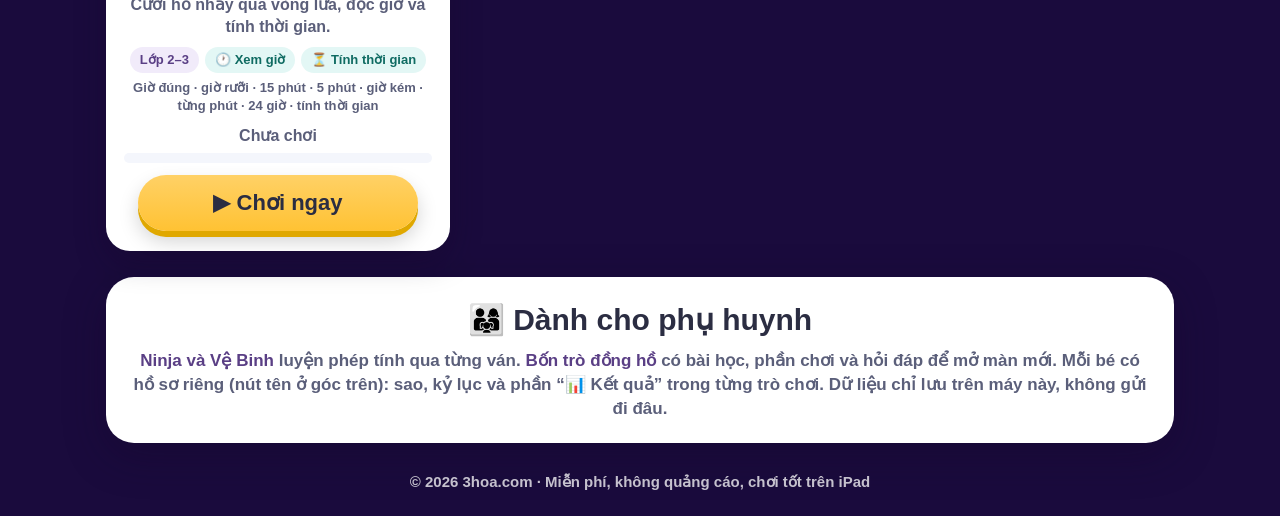
==== commit 9f3453dd: "Add division levels to Ninja Toán Học Four new "Chém đáp án" levels (chia cho 2 và 5, chia cho 3 và " ====
--- a/index.html
+++ b/index.html
@@ -70,9 +70,9 @@
             <img class="thumb" src="math-ninja/icons/icon-192.png" width="192" height="192" alt="" decoding="async">
             <div class="body">
               <h3 id="t-math-ninja">Ninja Toán Học</h3>
-              <p class="tagline">Chém trái cây, luyện cộng trừ nhân thật nhanh.</p>
-              <p class="tags"><span class="tag grade">Lớp 1–3</span><span class="tag">➕➖✖️ Cộng trừ nhân</span></p>
-              <p class="topics">Cộng trừ trong 10, 20, 100, 1000 · có nhớ · nhân 2–9 · bạn của 10 và 100</p>
+              <p class="tagline">Chém trái cây, luyện cộng trừ nhân chia thật nhanh.</p>
+              <p class="tags"><span class="tag grade">Lớp 1–3</span><span class="tag">➕➖✖️➗ Cộng trừ nhân chia</span></p>
+              <p class="topics">Cộng trừ trong 10, 20, 100, 1000 · có nhớ · nhân chia 2–9 · bạn của 10 và 100</p>
               <p class="progress empty" data-progress>Chưa chơi</p>
               <p class="best" data-best hidden></p>
               <div class="bar" aria-hidden="true"><span data-bar></span></div>
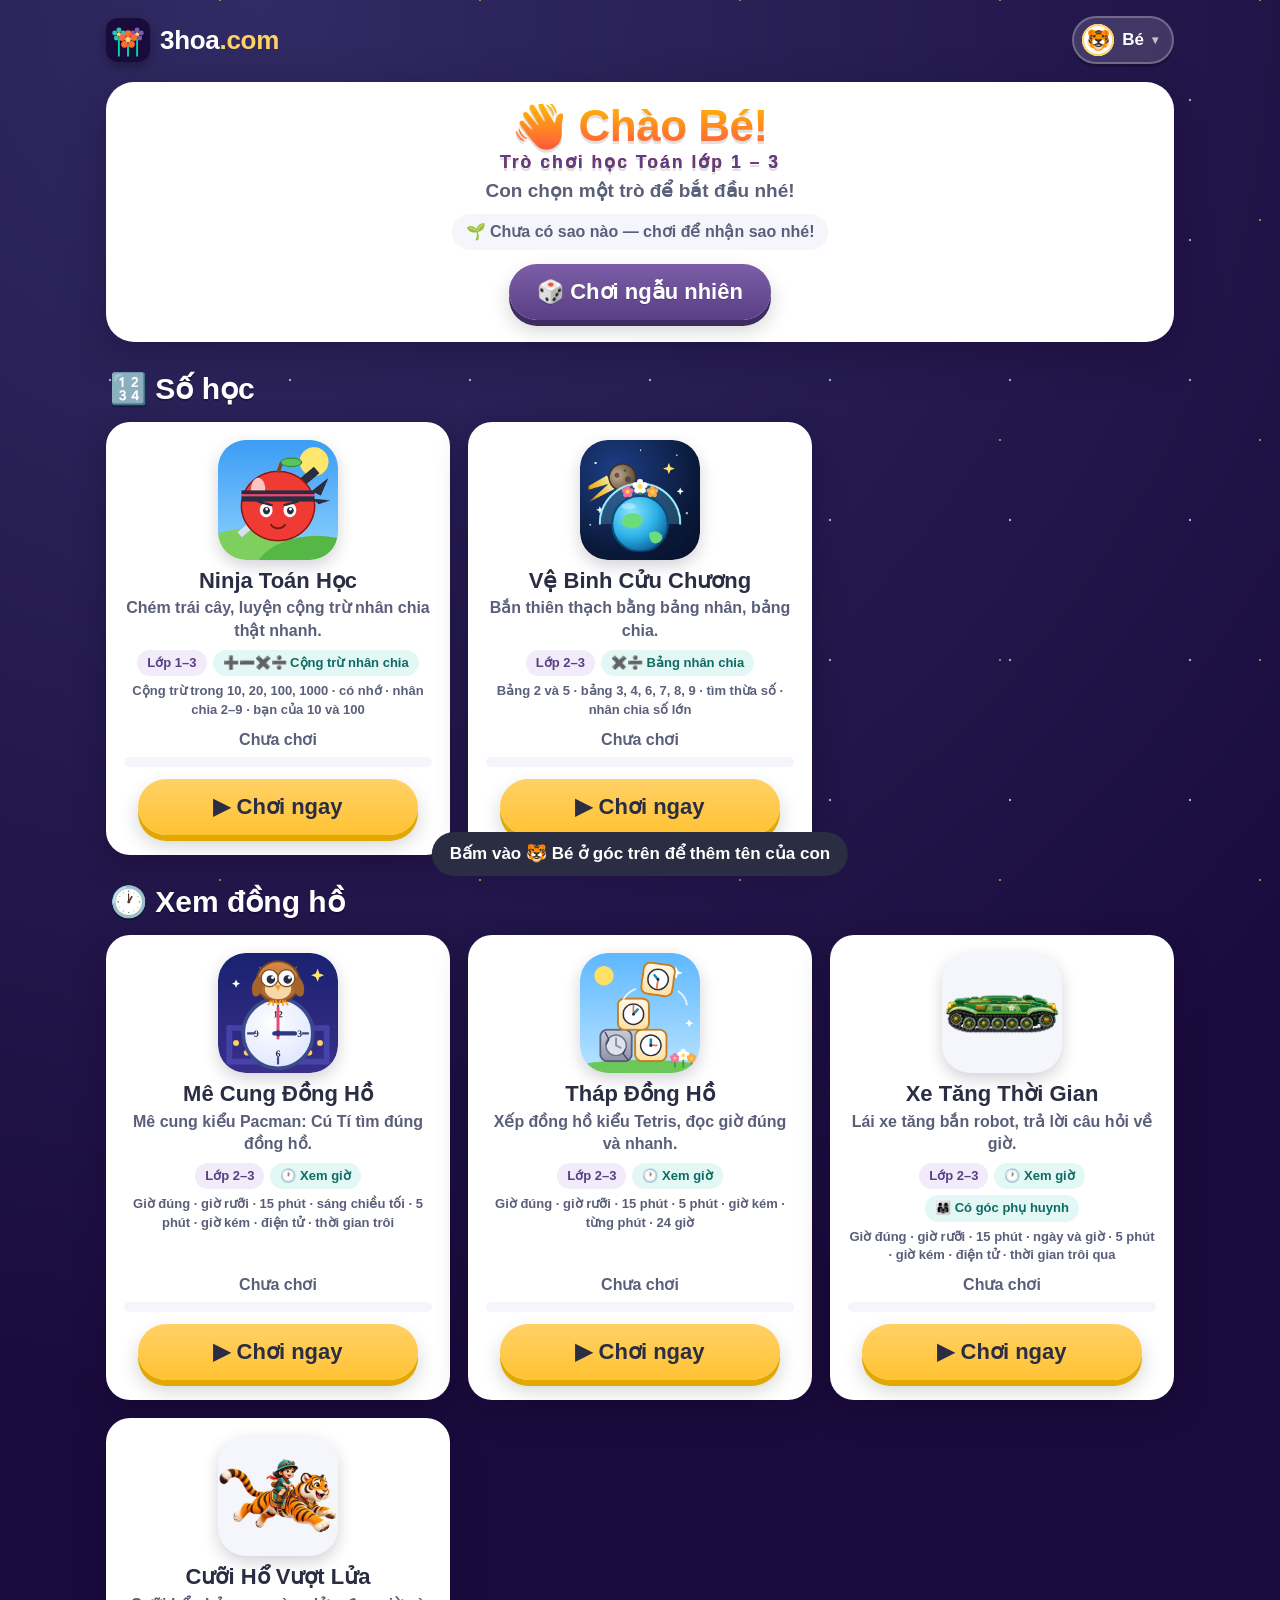
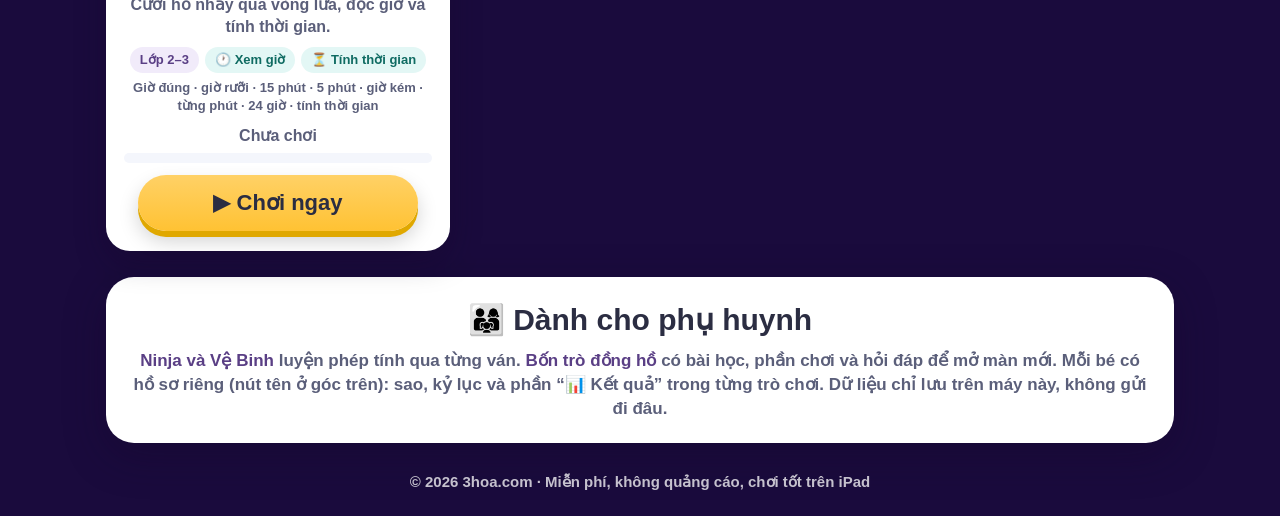
==== commit f1f8817c: "Merge origin/main into codex/gauntlet-2026-09-06 Two parallel refreshes of the same six games met he" ====
--- a/index.html
+++ b/index.html
@@ -125,7 +125,7 @@
             </div>
           </article>
           <article class="game-card" data-game="xe-tang-thoi-gian" aria-labelledby="t-xe-tang-thoi-gian">
-            <img class="thumb" src="xe-tang-thoi-gian/icons/icon-192.png" width="192" height="192" alt="" decoding="async" loading="lazy">
+            <img class="thumb" src="xe-tang-thoi-gian/assets/tank-body.png" width="192" height="192" alt="" decoding="async" loading="lazy">
             <div class="body">
               <h3 id="t-xe-tang-thoi-gian">Xe Tăng Thời Gian</h3>
               <p class="tagline">Lái xe tăng bắn robot, trả lời câu hỏi về giờ.</p>
@@ -138,7 +138,7 @@
             </div>
           </article>
           <article class="game-card" data-game="cuoi-ho" aria-labelledby="t-cuoi-ho">
-            <img class="thumb" src="cuoi-ho/icons/icon-192.png" width="192" height="192" alt="" decoding="async" loading="lazy">
+            <img class="thumb" src="cuoi-ho/assets/tiger-rider.png" width="192" height="192" alt="" decoding="async" loading="lazy">
             <div class="body">
               <h3 id="t-cuoi-ho">Cưỡi Hổ Vượt Lửa</h3>
               <p class="tagline">Cưỡi hổ nhảy qua vòng lửa, đọc giờ và tính thời gian.</p>
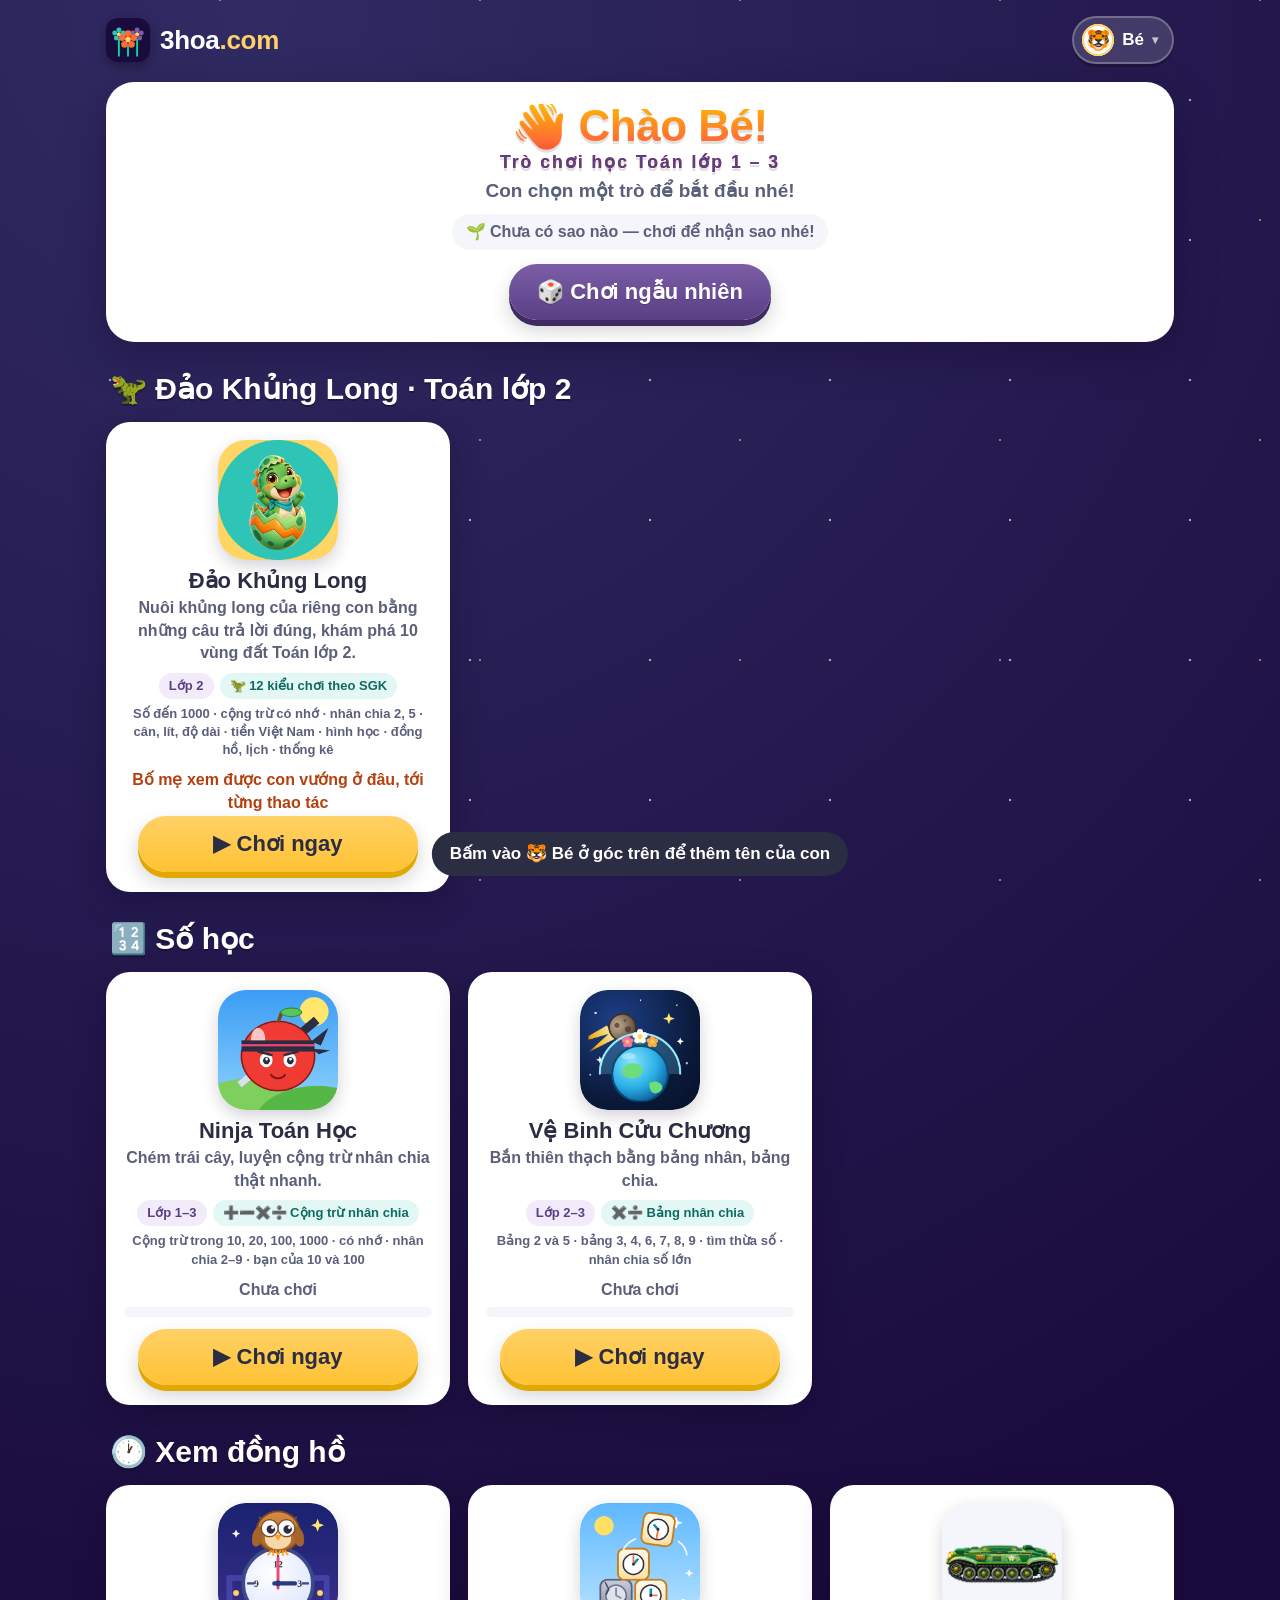
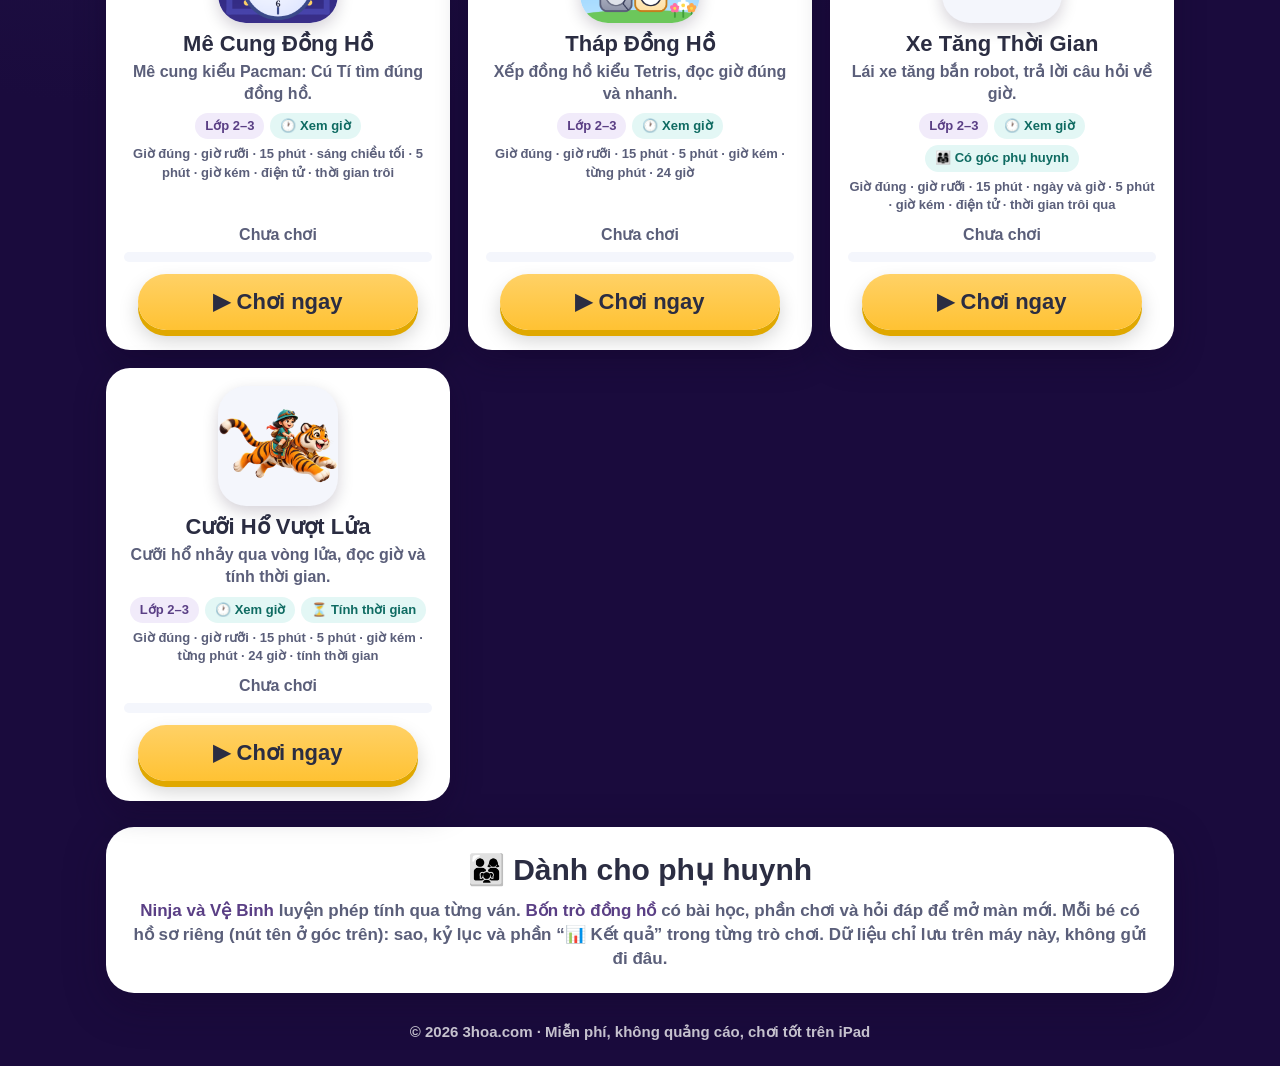
==== commit 4fd60d5a: "Đảo Khủng Long: weekly plan missions, bridge tests, homepage card - Daily missions follow the parent" ====
--- a/index.html
+++ b/index.html
@@ -63,6 +63,23 @@
     </section>
 
     <div id="games" tabindex="-1">
+      <section aria-labelledby="h-dao">
+        <h2 id="h-dao">🦖 Đảo Khủng Long · Toán lớp 2</h2>
+        <div class="game-grid">
+          <article class="game-card" aria-labelledby="t-dao-khung-long">
+            <img class="thumb" src="dao-khung-long/icons/icon-192.png" width="192" height="192" alt="" decoding="async">
+            <div class="body">
+              <h3 id="t-dao-khung-long">Đảo Khủng Long</h3>
+              <p class="tagline">Nuôi khủng long của riêng con bằng những câu trả lời đúng, khám phá 10 vùng đất Toán lớp 2.</p>
+              <p class="tags"><span class="tag grade">Lớp 2</span><span class="tag">🦖 12 kiểu chơi theo SGK</span></p>
+              <p class="topics">Số đến 1000 · cộng trừ có nhớ · nhân chia 2, 5 · cân, lít, độ dài · tiền Việt Nam · hình học · đồng hồ, lịch · thống kê</p>
+              <p class="progress">Bố mẹ xem được con vướng ở đâu, tới từng thao tác</p>
+              <a class="btn" href="dao-khung-long/" aria-label="Chơi Đảo Khủng Long">▶ Chơi ngay</a>
+            </div>
+          </article>
+        </div>
+      </section>
+
       <section aria-labelledby="h-so">
         <h2 id="h-so">🔢 Số học</h2>
         <div class="game-grid">
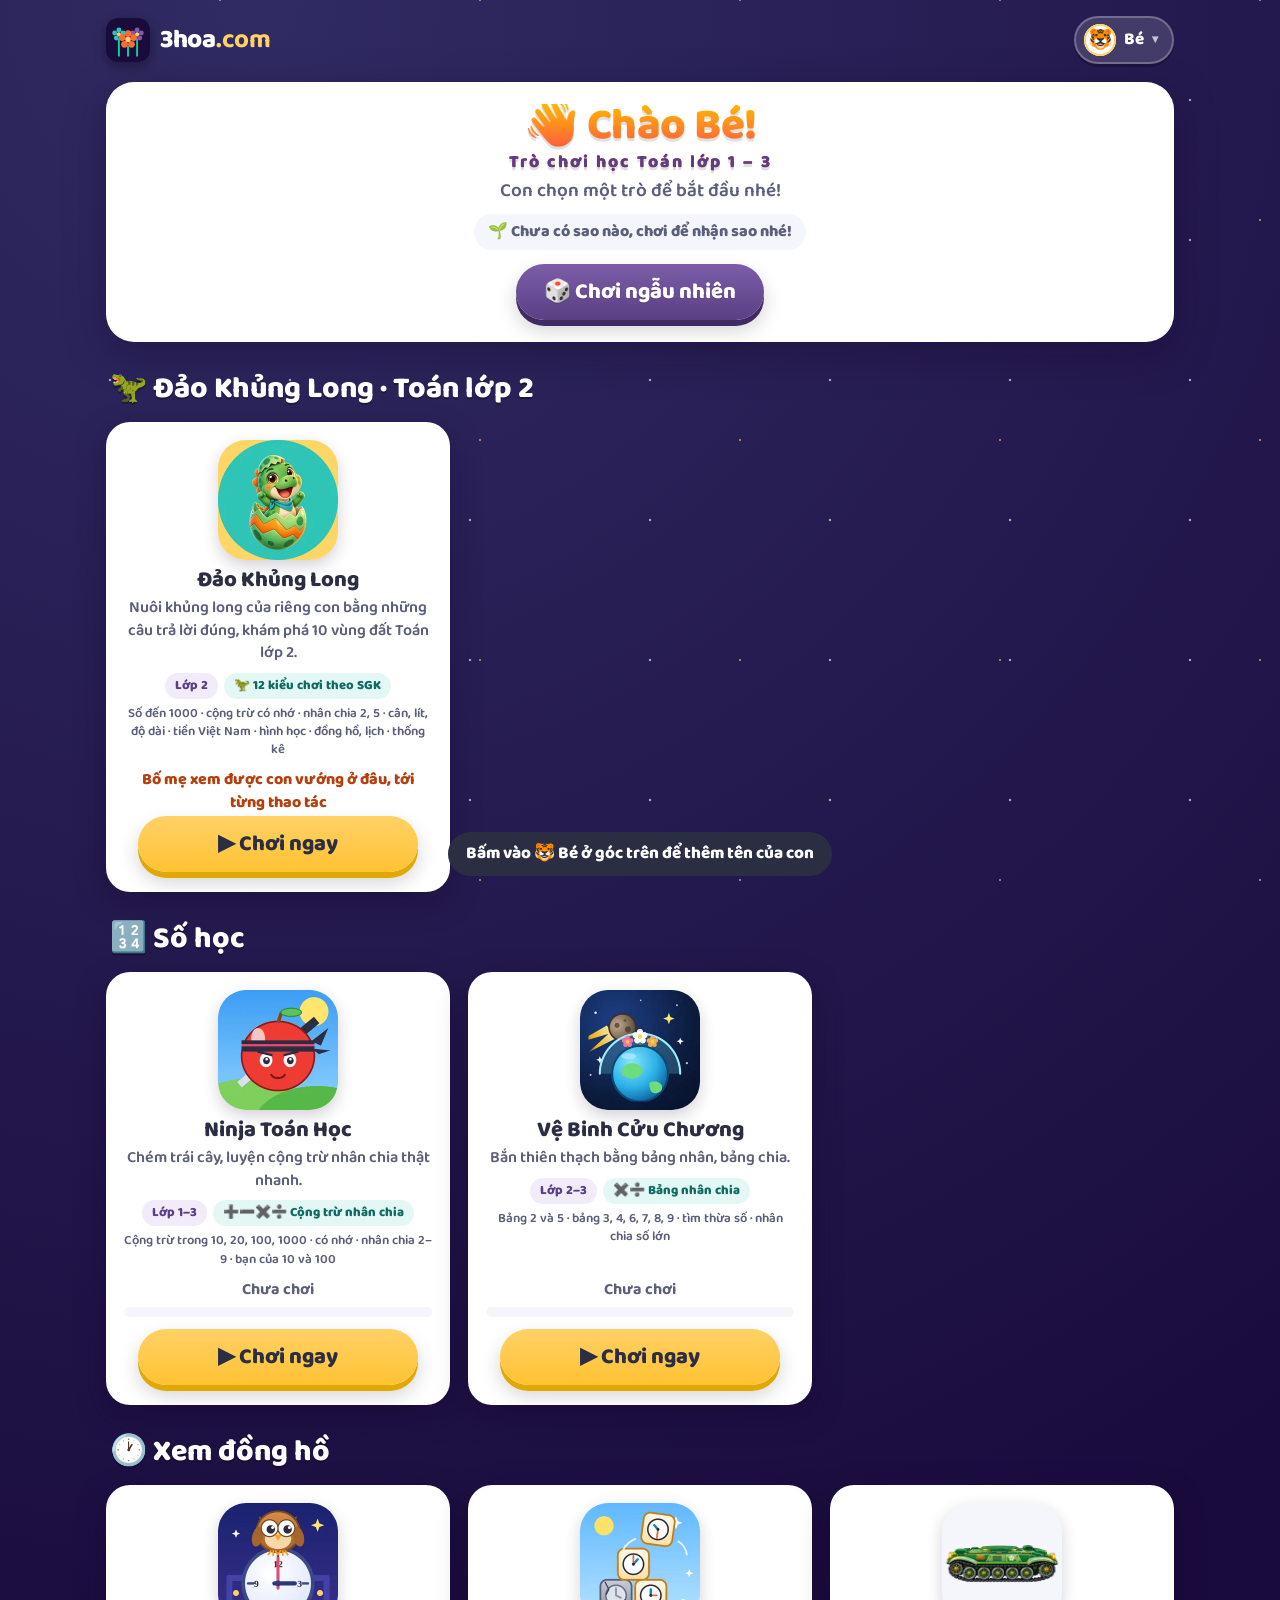
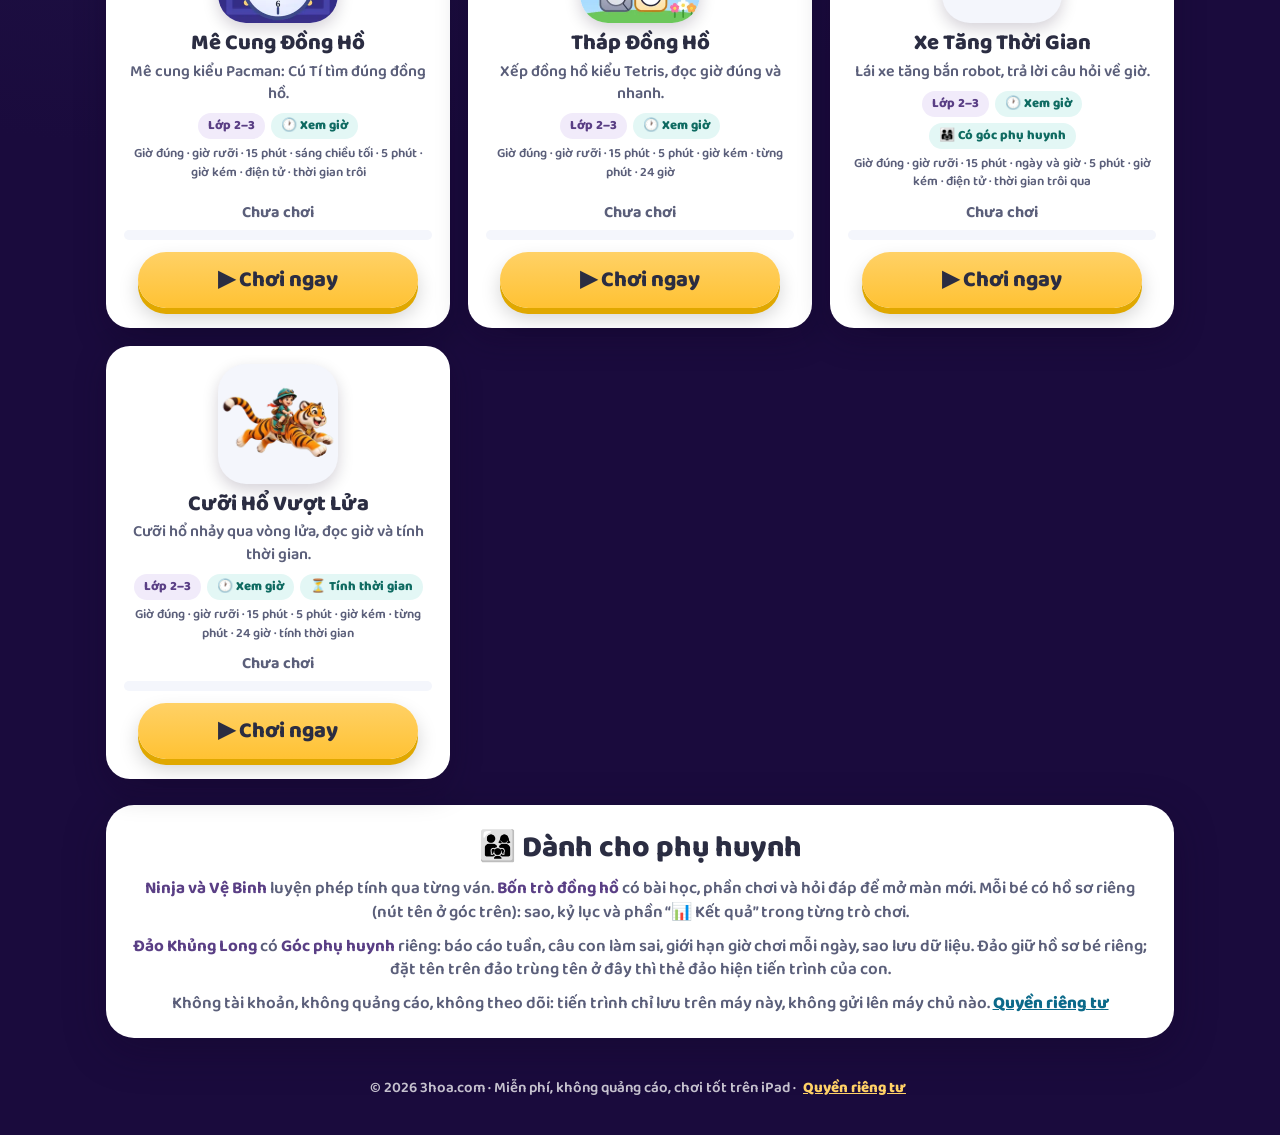
==== commit 6269bea9: "Review groups E, F, G: read-aloud, parent corner, homepage, fonts, service workers Group E (Đảo Khủn" ====
--- a/index.html
+++ b/index.html
@@ -3,30 +3,28 @@
 <head>
 <meta charset="UTF-8">
 <meta name="viewport" content="width=device-width, initial-scale=1, viewport-fit=cover">
-<meta http-equiv="Content-Security-Policy" content="default-src 'self'; script-src 'self'; style-src 'self' 'unsafe-inline' https://fonts.googleapis.com; font-src 'self' https://fonts.gstatic.com data:; img-src 'self' data: blob:; connect-src 'self' https://fonts.googleapis.com https://fonts.gstatic.com; manifest-src 'self'; worker-src 'self'; media-src 'self' blob:; object-src 'none'; base-uri 'self'; form-action 'none'">
+<meta http-equiv="Content-Security-Policy" content="default-src 'self'; script-src 'self'; style-src 'self' 'unsafe-inline'; font-src 'self' data:; img-src 'self' data: blob:; connect-src 'self'; manifest-src 'self'; worker-src 'self'; media-src 'self' blob:; object-src 'none'; base-uri 'self'; form-action 'none'">
 <meta name="referrer" content="no-referrer">
-<title>3hoa.com – Trò chơi học Toán cho bé lớp 1 đến lớp 3</title>
-<meta name="description" content="6 trò chơi học Toán miễn phí cho bé lớp 1–3: cộng trừ nhân chia, bảng cửu chương, xem đồng hồ và tính thời gian. Chơi tốt trên iPad.">
+<title>3hoa.com – Game học toán lớp 1, 2, 3 miễn phí cho bé</title>
+<meta name="description" content="7 game học toán lớp 1, 2, 3 miễn phí: cộng trừ nhân chia, bảng cửu chương, học xem đồng hồ, tính thời gian và Đảo Khủng Long theo SGK Toán 2. Không quảng cáo, chơi tốt trên iPad.">
 <link rel="canonical" href="https://3hoa.com/">
 <meta name="theme-color" content="#1a0b3d">
 <meta property="og:type" content="website">
 <meta property="og:url" content="https://3hoa.com/">
 <meta property="og:locale" content="vi_VN">
 <meta property="og:site_name" content="3hoa.com">
-<meta property="og:title" content="3hoa.com – Trò chơi học Toán cho bé lớp 1 đến lớp 3">
-<meta property="og:description" content="6 trò chơi học Toán miễn phí cho bé lớp 1–3: cộng trừ nhân chia, bảng cửu chương, xem đồng hồ và tính thời gian. Chơi tốt trên iPad.">
+<meta property="og:title" content="3hoa.com – Game học toán lớp 1, 2, 3 miễn phí cho bé">
+<meta property="og:description" content="7 game học toán lớp 1, 2, 3 miễn phí: cộng trừ nhân chia, bảng cửu chương, học xem đồng hồ, tính thời gian và Đảo Khủng Long theo SGK Toán 2. Không quảng cáo, chơi tốt trên iPad.">
 <meta property="og:image" content="https://3hoa.com/images/og.jpg">
 <meta property="og:image:type" content="image/jpeg">
 <meta property="og:image:width" content="1200">
 <meta property="og:image:height" content="630">
-<meta property="og:image:alt" content="3hoa.com – sáu trò chơi học Toán cho bé lớp 1 đến lớp 3">
+<meta property="og:image:alt" content="3hoa.com – bảy trò chơi học Toán cho bé lớp 1 đến lớp 3">
 <meta name="twitter:card" content="summary_large_image">
-<meta name="twitter:title" content="3hoa.com – Trò chơi học Toán cho bé lớp 1 đến lớp 3">
-<meta name="twitter:description" content="6 trò chơi học Toán miễn phí cho bé lớp 1–3: cộng trừ nhân chia, bảng cửu chương, xem đồng hồ và tính thời gian. Chơi tốt trên iPad.">
+<meta name="twitter:title" content="3hoa.com – Game học toán lớp 1, 2, 3 miễn phí cho bé">
+<meta name="twitter:description" content="7 game học toán lớp 1, 2, 3 miễn phí: cộng trừ nhân chia, bảng cửu chương, học xem đồng hồ, tính thời gian và Đảo Khủng Long theo SGK Toán 2. Không quảng cáo, chơi tốt trên iPad.">
 <meta name="twitter:image" content="https://3hoa.com/images/og.jpg">
-<link rel="preconnect" href="https://fonts.googleapis.com">
-<link rel="preconnect" href="https://fonts.gstatic.com" crossorigin>
-<link rel="stylesheet" href="https://fonts.googleapis.com/css2?family=Baloo+2:wght@600;700;800&display=swap">
+<link rel="stylesheet" href="fonts/baloo-2.css">
 <link rel="stylesheet" href="css/main.css">
 <link rel="icon" type="image/svg+xml" href="images/favicon.svg">
 <link rel="icon" type="image/png" sizes="32x32" href="images/favicon-32.png">
@@ -37,6 +35,38 @@
 <meta name="apple-mobile-web-app-title" content="3hoa">
 <meta name="application-name" content="3hoa">
 <meta name="apple-mobile-web-app-status-bar-style" content="black-translucent">
+<!-- Dữ liệu có cấu trúc cho công cụ tìm kiếm (JSON-LD là dữ liệu, không chạy nên hợp với CSP script-src 'self') -->
+<script type="application/ld+json">
+{
+  "@context": "https://schema.org",
+  "@graph": [
+    {
+      "@type": "WebSite",
+      "@id": "https://3hoa.com/#website",
+      "url": "https://3hoa.com/",
+      "name": "3hoa.com",
+      "alternateName": "Game học toán lớp 1, 2, 3",
+      "description": "Trò chơi học toán miễn phí cho bé lớp 1, 2, 3: cộng trừ nhân chia, bảng cửu chương, học xem đồng hồ, tính thời gian.",
+      "inLanguage": "vi"
+    },
+    {
+      "@type": "ItemList",
+      "@id": "https://3hoa.com/#tro-choi",
+      "name": "Trò chơi học Toán trên 3hoa.com",
+      "numberOfItems": 7,
+      "itemListElement": [
+        { "@type": "ListItem", "position": 1, "item": { "@type": "LearningResource", "name": "Đảo Khủng Long", "url": "https://3hoa.com/dao-khung-long/", "description": "Nuôi khủng long bằng câu trả lời đúng, đi qua 10 vùng đất Toán lớp 2 theo SGK Kết nối tri thức.", "inLanguage": "vi", "educationalLevel": "Lớp 2", "learningResourceType": "Trò chơi", "isAccessibleForFree": true } },
+        { "@type": "ListItem", "position": 2, "item": { "@type": "LearningResource", "name": "Ninja Toán Học", "url": "https://3hoa.com/math-ninja/", "description": "Chém trái cây, luyện cộng trừ nhân chia.", "inLanguage": "vi", "educationalLevel": "Lớp 1, Lớp 2, Lớp 3", "learningResourceType": "Trò chơi", "isAccessibleForFree": true } },
+        { "@type": "ListItem", "position": 3, "item": { "@type": "LearningResource", "name": "Vệ Binh Cửu Chương", "url": "https://3hoa.com/cuu-chuong/", "description": "Bắn thiên thạch, học bảng cửu chương nhân và chia.", "inLanguage": "vi", "educationalLevel": "Lớp 2, Lớp 3", "learningResourceType": "Trò chơi", "isAccessibleForFree": true } },
+        { "@type": "ListItem", "position": 4, "item": { "@type": "LearningResource", "name": "Mê Cung Đồng Hồ", "url": "https://3hoa.com/me-cung-dong-ho/", "description": "Mê cung kiểu Pacman giúp bé học xem đồng hồ.", "inLanguage": "vi", "educationalLevel": "Lớp 2, Lớp 3", "learningResourceType": "Trò chơi", "isAccessibleForFree": true } },
+        { "@type": "ListItem", "position": 5, "item": { "@type": "LearningResource", "name": "Tháp Đồng Hồ", "url": "https://3hoa.com/thap-dong-ho/", "description": "Xếp đồng hồ kiểu Tetris, học xem giờ đúng và nhanh.", "inLanguage": "vi", "educationalLevel": "Lớp 2, Lớp 3", "learningResourceType": "Trò chơi", "isAccessibleForFree": true } },
+        { "@type": "ListItem", "position": 6, "item": { "@type": "LearningResource", "name": "Xe Tăng Thời Gian", "url": "https://3hoa.com/xe-tang-thoi-gian/", "description": "Lái xe tăng bắn robot, học xem đồng hồ.", "inLanguage": "vi", "educationalLevel": "Lớp 2, Lớp 3", "learningResourceType": "Trò chơi", "isAccessibleForFree": true } },
+        { "@type": "ListItem", "position": 7, "item": { "@type": "LearningResource", "name": "Cưỡi Hổ Vượt Lửa", "url": "https://3hoa.com/cuoi-ho/", "description": "Cưỡi hổ nhảy qua vòng lửa, học xem đồng hồ và tính thời gian.", "inLanguage": "vi", "educationalLevel": "Lớp 2, Lớp 3", "learningResourceType": "Trò chơi", "isAccessibleForFree": true } }
+      ]
+    }
+  ]
+}
+</script>
 </head>
 <body>
 <a class="skip" href="#games">Bỏ qua, tới danh sách trò chơi</a>
@@ -66,14 +96,14 @@
       <section aria-labelledby="h-dao">
         <h2 id="h-dao">🦖 Đảo Khủng Long · Toán lớp 2</h2>
         <div class="game-grid">
-          <article class="game-card" aria-labelledby="t-dao-khung-long">
-            <img class="thumb" src="dao-khung-long/icons/icon-192.png" width="192" height="192" alt="" decoding="async">
+          <article class="game-card" data-island="dao-khung-long" aria-labelledby="t-dao-khung-long">
+            <img class="thumb" src="images/the-dao-khung-long.webp" width="240" height="240" alt="" decoding="async">
             <div class="body">
               <h3 id="t-dao-khung-long">Đảo Khủng Long</h3>
               <p class="tagline">Nuôi khủng long của riêng con bằng những câu trả lời đúng, khám phá 10 vùng đất Toán lớp 2.</p>
               <p class="tags"><span class="tag grade">Lớp 2</span><span class="tag">🦖 12 kiểu chơi theo SGK</span></p>
               <p class="topics">Số đến 1000 · cộng trừ có nhớ · nhân chia 2, 5 · cân, lít, độ dài · tiền Việt Nam · hình học · đồng hồ, lịch · thống kê</p>
-              <p class="progress">Bố mẹ xem được con vướng ở đâu, tới từng thao tác</p>
+              <p class="progress" data-island-progress>Bố mẹ xem được con vướng ở đâu, tới từng thao tác</p>
               <a class="btn" href="dao-khung-long/" aria-label="Chơi Đảo Khủng Long">▶ Chơi ngay</a>
             </div>
           </article>
@@ -84,7 +114,7 @@
         <h2 id="h-so">🔢 Số học</h2>
         <div class="game-grid">
           <article class="game-card" data-game="math-ninja" aria-labelledby="t-math-ninja">
-            <img class="thumb" src="math-ninja/icons/icon-192.png" width="192" height="192" alt="" decoding="async">
+            <img class="thumb" src="images/the-math-ninja.webp" width="240" height="240" alt="" decoding="async">
             <div class="body">
               <h3 id="t-math-ninja">Ninja Toán Học</h3>
               <p class="tagline">Chém trái cây, luyện cộng trừ nhân chia thật nhanh.</p>
@@ -97,7 +127,7 @@
             </div>
           </article>
           <article class="game-card" data-game="cuu-chuong" aria-labelledby="t-cuu-chuong">
-            <img class="thumb" src="cuu-chuong/icons/icon-192.png" width="192" height="192" alt="" decoding="async">
+            <img class="thumb" src="images/the-cuu-chuong.webp" width="240" height="240" alt="" decoding="async">
             <div class="body">
               <h3 id="t-cuu-chuong">Vệ Binh Cửu Chương</h3>
               <p class="tagline">Bắn thiên thạch bằng bảng nhân, bảng chia.</p>
@@ -116,7 +146,7 @@
         <h2 id="h-gio">🕐 Xem đồng hồ</h2>
         <div class="game-grid">
           <article class="game-card" data-game="me-cung-dong-ho" aria-labelledby="t-me-cung-dong-ho">
-            <img class="thumb" src="me-cung-dong-ho/icons/icon-192.png" width="192" height="192" alt="" decoding="async" loading="lazy">
+            <img class="thumb" src="images/the-me-cung-dong-ho.webp" width="240" height="240" alt="" decoding="async" loading="lazy">
             <div class="body">
               <h3 id="t-me-cung-dong-ho">Mê Cung Đồng Hồ</h3>
               <p class="tagline">Mê cung kiểu Pacman: Cú Tí tìm đúng đồng hồ.</p>
@@ -129,7 +159,7 @@
             </div>
           </article>
           <article class="game-card" data-game="thap-dong-ho" aria-labelledby="t-thap-dong-ho">
-            <img class="thumb" src="thap-dong-ho/icons/icon-192.png" width="192" height="192" alt="" decoding="async" loading="lazy">
+            <img class="thumb" src="images/the-thap-dong-ho.webp" width="240" height="240" alt="" decoding="async" loading="lazy">
             <div class="body">
               <h3 id="t-thap-dong-ho">Tháp Đồng Hồ</h3>
               <p class="tagline">Xếp đồng hồ kiểu Tetris, đọc giờ đúng và nhanh.</p>
@@ -142,7 +172,7 @@
             </div>
           </article>
           <article class="game-card" data-game="xe-tang-thoi-gian" aria-labelledby="t-xe-tang-thoi-gian">
-            <img class="thumb" src="xe-tang-thoi-gian/assets/tank-body.png" width="192" height="192" alt="" decoding="async" loading="lazy">
+            <img class="thumb" src="images/the-xe-tang-thoi-gian.webp" width="256" height="256" alt="" decoding="async" loading="lazy">
             <div class="body">
               <h3 id="t-xe-tang-thoi-gian">Xe Tăng Thời Gian</h3>
               <p class="tagline">Lái xe tăng bắn robot, trả lời câu hỏi về giờ.</p>
@@ -155,7 +185,7 @@
             </div>
           </article>
           <article class="game-card" data-game="cuoi-ho" aria-labelledby="t-cuoi-ho">
-            <img class="thumb" src="cuoi-ho/assets/tiger-rider.png" width="192" height="192" alt="" decoding="async" loading="lazy">
+            <img class="thumb" src="images/the-cuoi-ho.webp" width="256" height="256" alt="" decoding="async" loading="lazy">
             <div class="body">
               <h3 id="t-cuoi-ho">Cưỡi Hổ Vượt Lửa</h3>
               <p class="tagline">Cưỡi hổ nhảy qua vòng lửa, đọc giờ và tính thời gian.</p>
@@ -172,12 +202,14 @@
 
       <section class="panel parents" aria-labelledby="h-ph">
         <h2 id="h-ph">👨‍👩‍👧 Dành cho phụ huynh</h2>
-        <p><b>Ninja và Vệ Binh</b> luyện phép tính qua từng ván. <b>Bốn trò đồng hồ</b> có bài học, phần chơi và hỏi đáp để mở màn mới. Mỗi bé có hồ sơ riêng (nút tên ở góc trên): sao, kỷ lục và phần “📊 Kết quả” trong từng trò chơi. Dữ liệu chỉ lưu trên máy này, không gửi đi đâu.</p>
+        <p><b>Ninja và Vệ Binh</b> luyện phép tính qua từng ván. <b>Bốn trò đồng hồ</b> có bài học, phần chơi và hỏi đáp để mở màn mới. Mỗi bé có hồ sơ riêng (nút tên ở góc trên): sao, kỷ lục và phần “📊 Kết quả” trong từng trò chơi.</p>
+        <p class="mt"><b>Đảo Khủng Long</b> có <b>Góc phụ huynh</b> riêng: báo cáo tuần, câu con làm sai, giới hạn giờ chơi mỗi ngày, sao lưu dữ liệu. Đảo giữ hồ sơ bé riêng; đặt tên trên đảo trùng tên ở đây thì thẻ đảo hiện tiến trình của con.</p>
+        <p class="mt">Không tài khoản, không quảng cáo, không theo dõi: tiến trình chỉ lưu trên máy này, không gửi lên máy chủ nào. <a href="rieng-tu/">Quyền riêng tư</a></p>
       </section>
     </div>
   </main>
 
-  <footer><p>© 2026 3hoa.com · Miễn phí, không quảng cáo, chơi tốt trên iPad</p></footer>
+  <footer><p>© 2026 3hoa.com · Miễn phí, không quảng cáo, chơi tốt trên iPad · <a href="rieng-tu/">Quyền riêng tư</a></p></footer>
 </div>
 
 <!-- ================= NGƯỜI CHƠI (hộp thoại) ================= -->
@@ -204,7 +236,7 @@
         <button type="button" class="btn ghost small" id="btn-player-cancel">Hủy</button>
       </div>
     </form>
-    <p class="note">Xóa một bạn chỉ xóa tên trên trang này; tiến trình trong từng trò chơi của bạn đó vẫn còn cho tới khi phụ huynh xóa trong trò chơi.</p>
+    <p class="note">Xóa một bạn sẽ xóa tên và tiến trình của bạn đó trong 6 trò chơi trên máy này. Hồ sơ trên Đảo Khủng Long là riêng: xóa trong Góc phụ huynh của đảo.</p>
   </div>
 </div>
 
@@ -212,9 +244,10 @@
 <div id="parent-gate" class="screen dim" role="dialog" aria-modal="true" aria-labelledby="parent-gate-title" hidden>
   <div class="panel">
     <h2 id="parent-gate-title">👨‍👩‍👧 Dành cho phụ huynh</h2>
+    <p id="parent-gate-what" hidden></p>
     <p id="parent-gate-q">Để tiếp tục, hãy trả lời: 7 × 8 = ?</p>
     <form id="parent-gate-form" class="gate-form" autocomplete="off">
-      <input id="parent-gate-input" inputmode="numeric" pattern="[0-9]*" maxlength="3" aria-label="Đáp án" autocomplete="off">
+      <input id="parent-gate-input" inputmode="numeric" pattern="[0-9]*" maxlength="4" aria-label="Đáp án" autocomplete="off">
       <div class="btn-row">
         <button type="submit" class="btn small green">Xác nhận</button>
         <button type="button" class="btn ghost small" id="btn-parent-gate-cancel">Hủy</button>
--- a/fonts/baloo-2.css
+++ b/fonts/baloo-2.css
@@ -0,0 +1,29 @@
+/* Baloo 2 (SIL Open Font License 1.1), tự lưu trên site thay cho Google Fonts: chơi ngoại tuyến được và không gửi IP người dùng ra ngoài.
+   Phông biến thiên nên một tệp cho mọi độ đậm 400 đến 800. Nguồn: fonts.google.com/specimen/Baloo+2 */
+/* vietnamese */
+@font-face {
+  font-family: 'Baloo 2';
+  font-style: normal;
+  font-weight: 400 800;
+  font-display: swap;
+  src: url('baloo-2-vietnamese.woff2') format('woff2');
+  unicode-range: U+0102-0103, U+0110-0111, U+0128-0129, U+0168-0169, U+01A0-01A1, U+01AF-01B0, U+0300-0301, U+0303-0304, U+0308-0309, U+0323, U+0329, U+1EA0-1EF9, U+20AB;
+}
+/* latin-ext */
+@font-face {
+  font-family: 'Baloo 2';
+  font-style: normal;
+  font-weight: 400 800;
+  font-display: swap;
+  src: url('baloo-2-latin-ext.woff2') format('woff2');
+  unicode-range: U+0100-02BA, U+02BD-02C5, U+02C7-02CC, U+02CE-02D7, U+02DD-02FF, U+0304, U+0308, U+0329, U+1D00-1DBF, U+1E00-1E9F, U+1EF2-1EFF, U+2020, U+20A0-20AB, U+20AD-20C0, U+2113, U+2C60-2C7F, U+A720-A7FF;
+}
+/* latin */
+@font-face {
+  font-family: 'Baloo 2';
+  font-style: normal;
+  font-weight: 400 800;
+  font-display: swap;
+  src: url('baloo-2-latin.woff2') format('woff2');
+  unicode-range: U+0000-00FF, U+0131, U+0152-0153, U+02BB-02BC, U+02C6, U+02DA, U+02DC, U+0304, U+0308, U+0329, U+2000-206F, U+20AC, U+2122, U+2191, U+2193, U+2212, U+2215, U+FEFF, U+FFFD;
+}
--- a/css/main.css
+++ b/css/main.css
@@ -204,7 +204,7 @@
 .achv li.empty { background: var(--paper-soft); color: var(--ink-soft); }
 .btn-row { display: flex; flex-wrap: wrap; justify-content: center; gap: 10px; }
 .btn-row.mt { margin-top: 14px; }
-#games:focus { outline: none; }
+#games:focus, #noi-dung:focus { outline: none; }
 h2 {
   color: #fff;
   font-size: clamp(22px, 3.5vw, 30px);
@@ -216,7 +216,20 @@
 .parents h2 { color: var(--ink); text-shadow: none; margin: 0 0 8px; }
 .parents p { color: var(--ink-soft); font-weight: 600; font-size: 17px; margin: 0; }
 .parents b { color: var(--purple-dark); }
+.parents p.mt { margin-top: 10px; }
+.parents a { color: var(--blue-dark); font-weight: 800; }
+/* trang văn bản (rieng-tu/): bảng trắng, chữ canh trái, dễ đọc */
+.doc { text-align: left; max-width: 820px; margin: 0 auto; }
+.doc h2 { color: var(--ink); text-shadow: none; margin: 22px 0 8px; font-size: clamp(21px, 3vw, 26px); }
+.doc h2:first-child { margin-top: 0; }
+.doc p, .doc li { color: var(--ink-soft); font-weight: 600; font-size: 17px; line-height: 1.5; }
+.doc p { margin: 0 0 10px; }
+.doc ul { margin: 0 0 10px; padding-left: 22px; }
+.doc li { margin: 0 0 6px; }
+.doc b { color: var(--purple-dark); }
+.doc a { color: var(--blue-dark); font-weight: 800; }
 footer p { color: rgba(255, 255, 255, 0.75); font-weight: 600; text-align: center; margin: 28px 0 0; font-size: 15px; }
+footer a { color: var(--yellow); font-weight: 800; display: inline-block; padding: 12px 4px; }   /* vùng chạm ≥ 44px (padding + dòng chữ) */
 
 /* ---------- Nút tròn có bóng 3D (độ tương phản an toàn: mực trên vàng, trắng trên tím đậm) ---------- */
 .btn {
